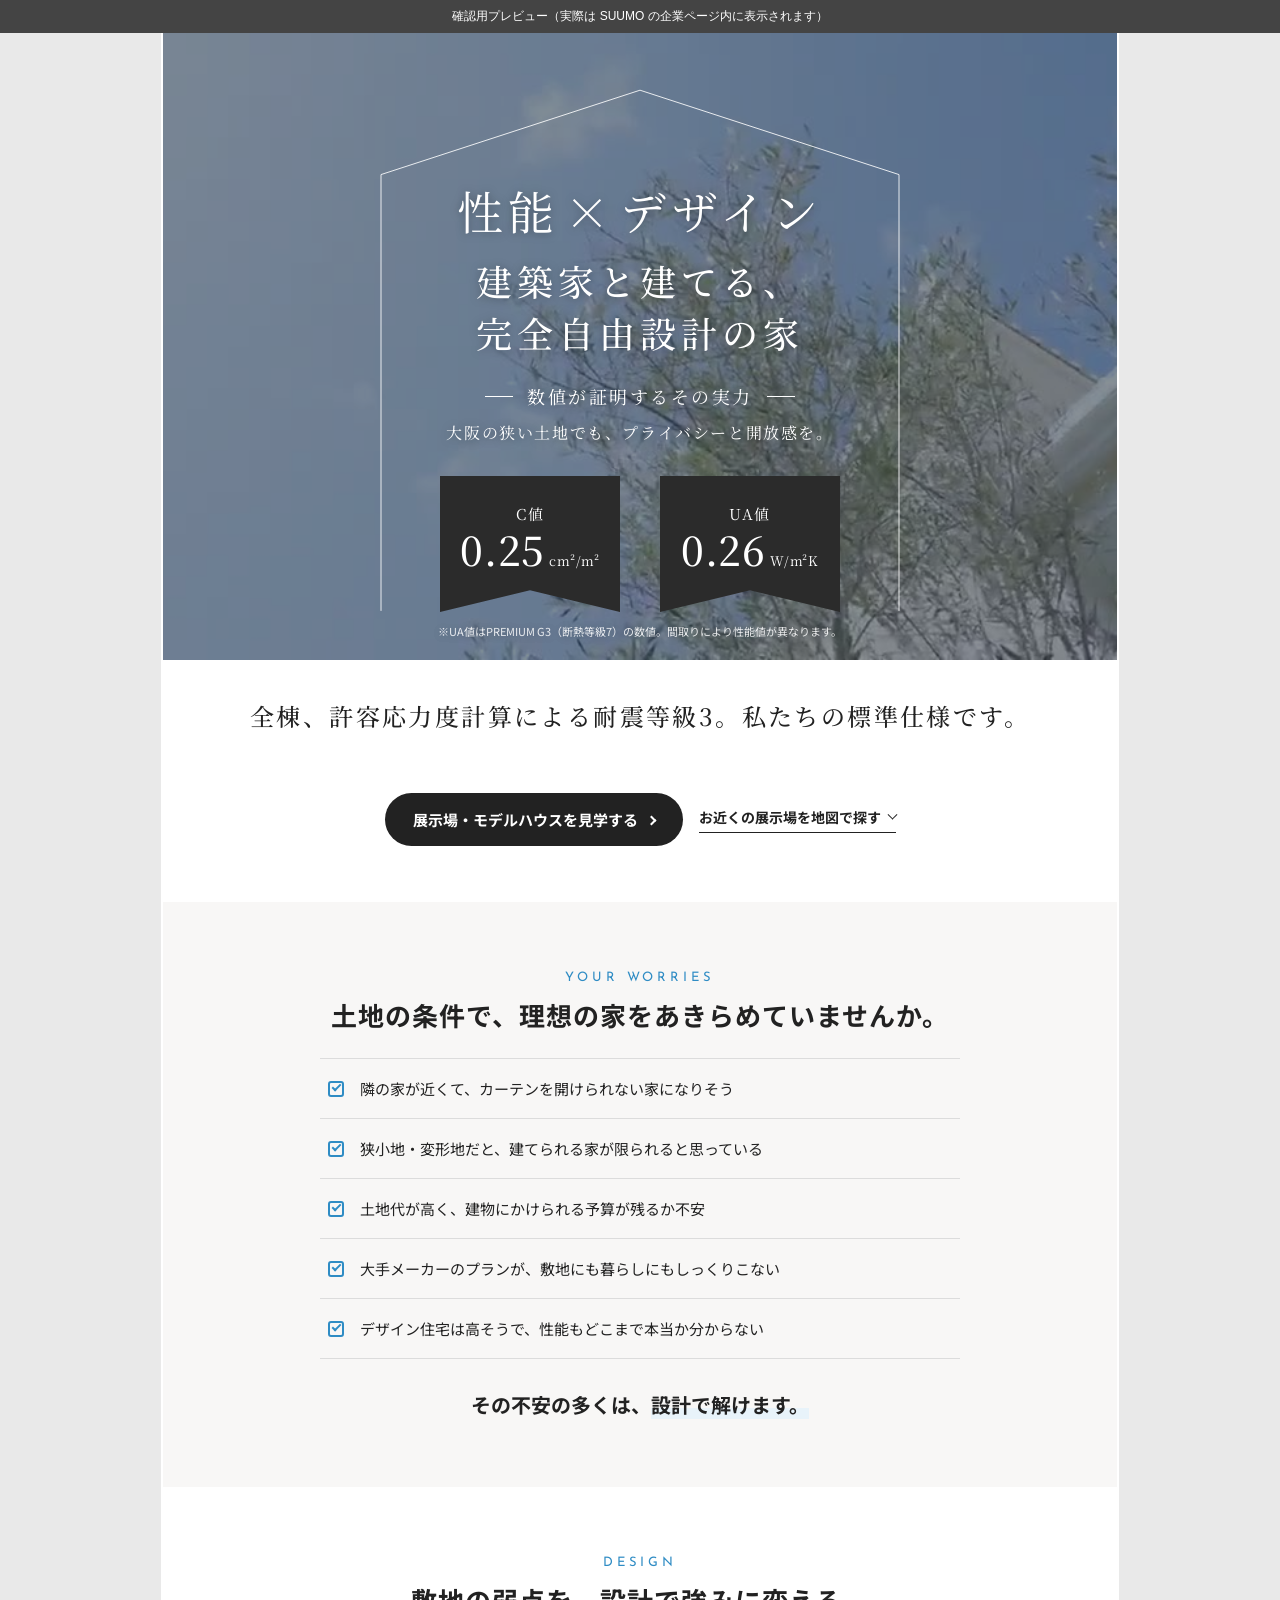
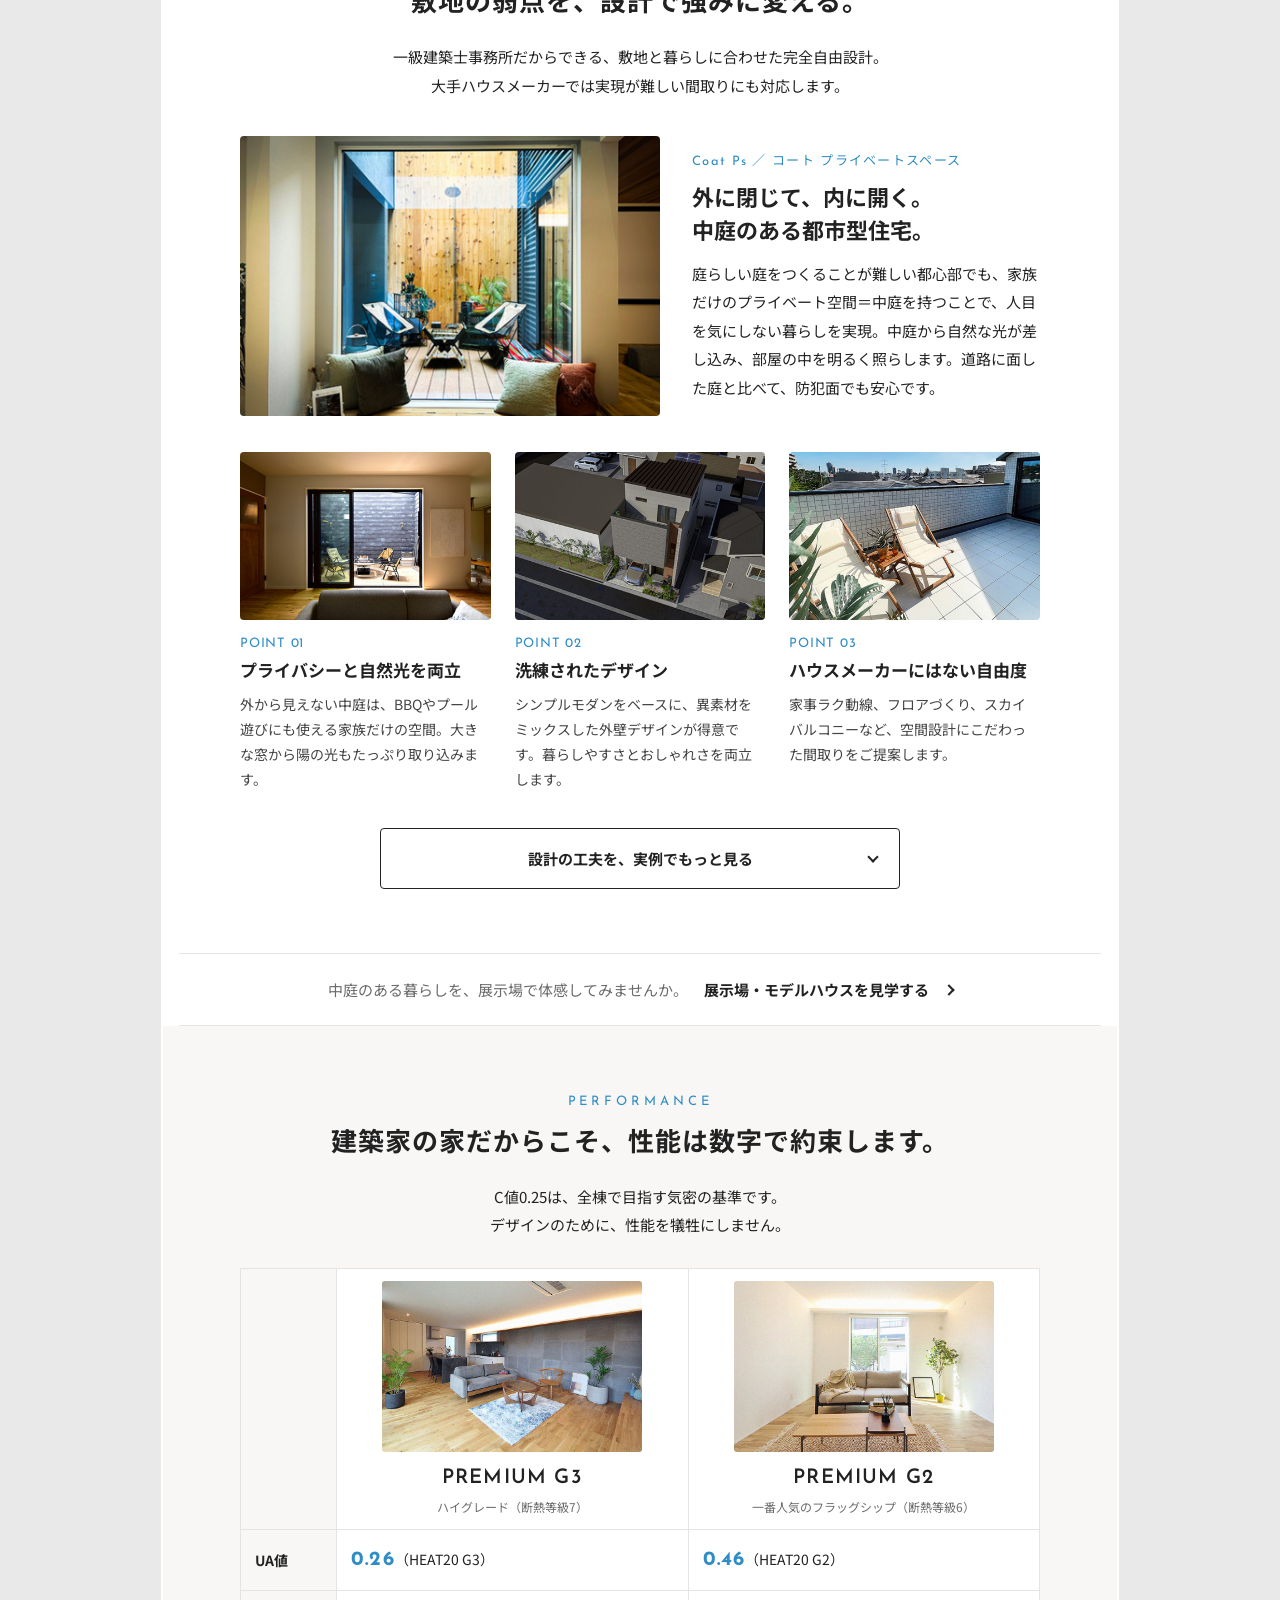
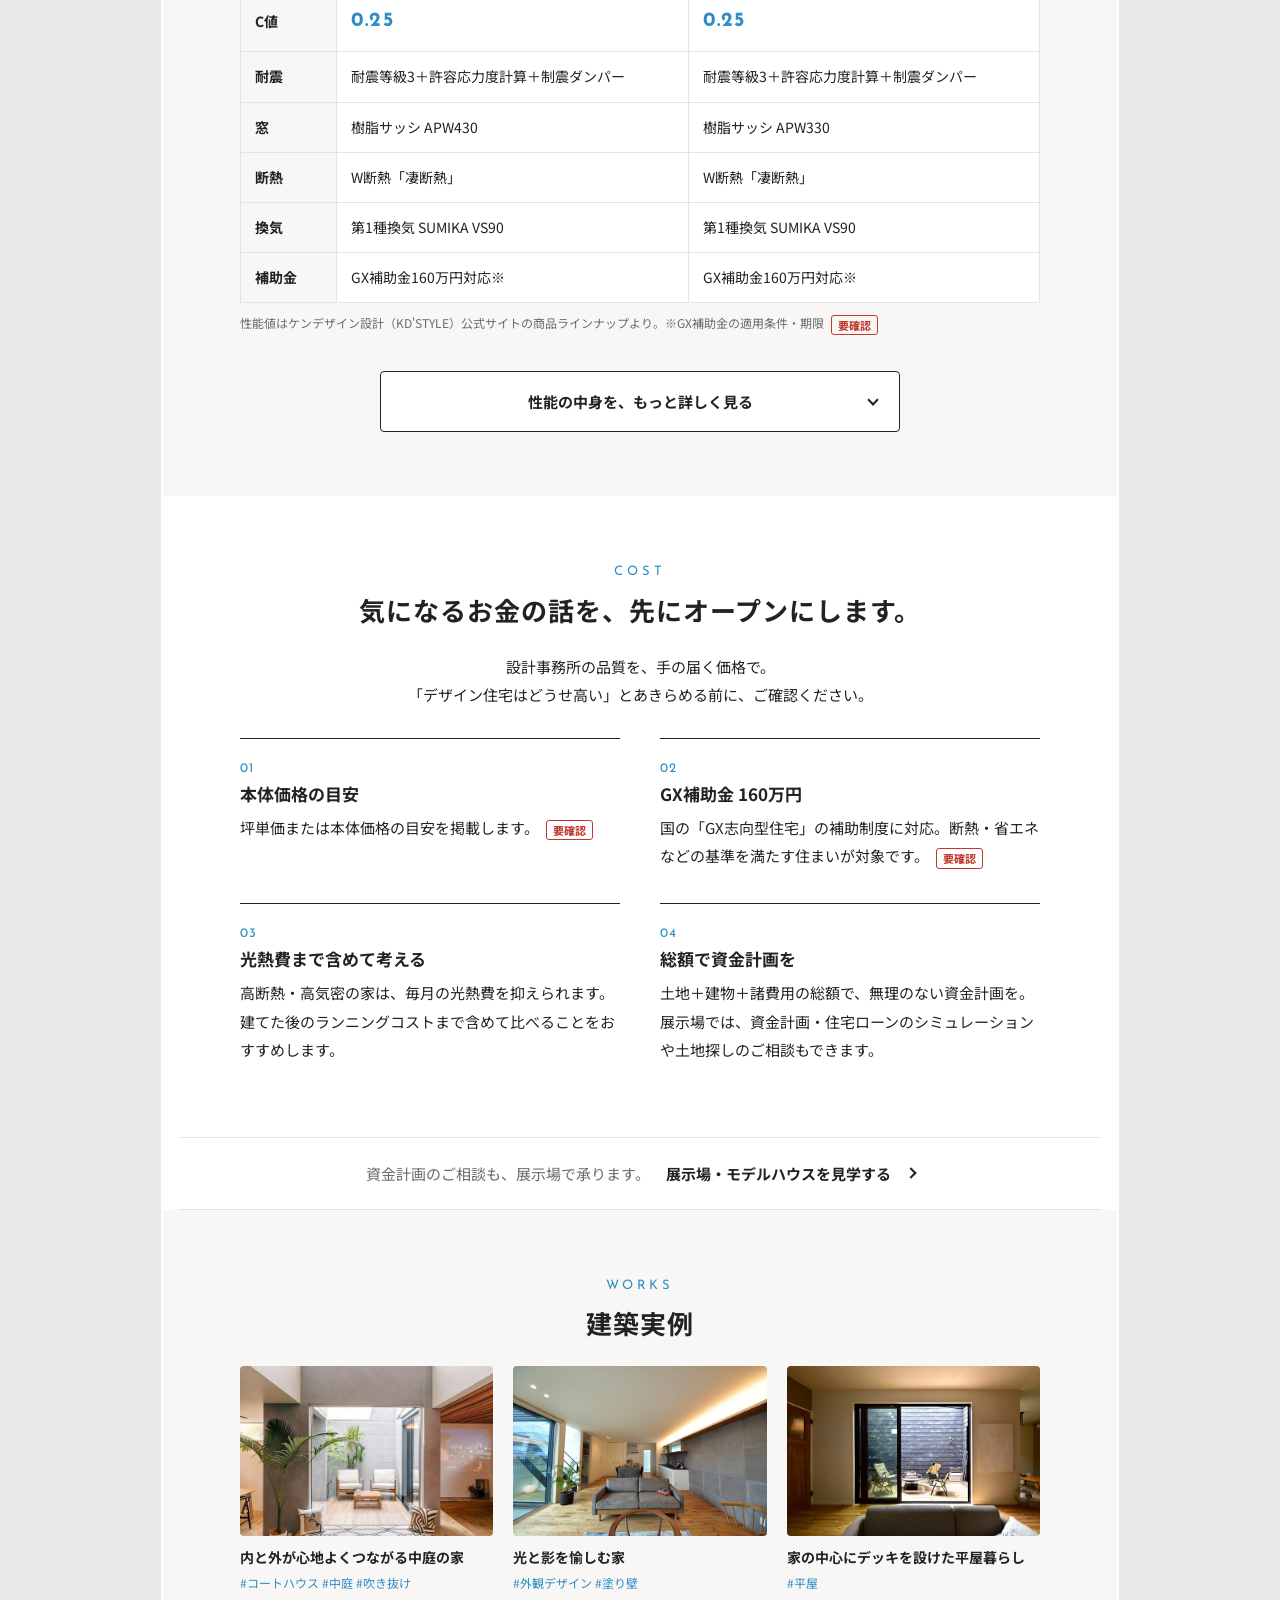
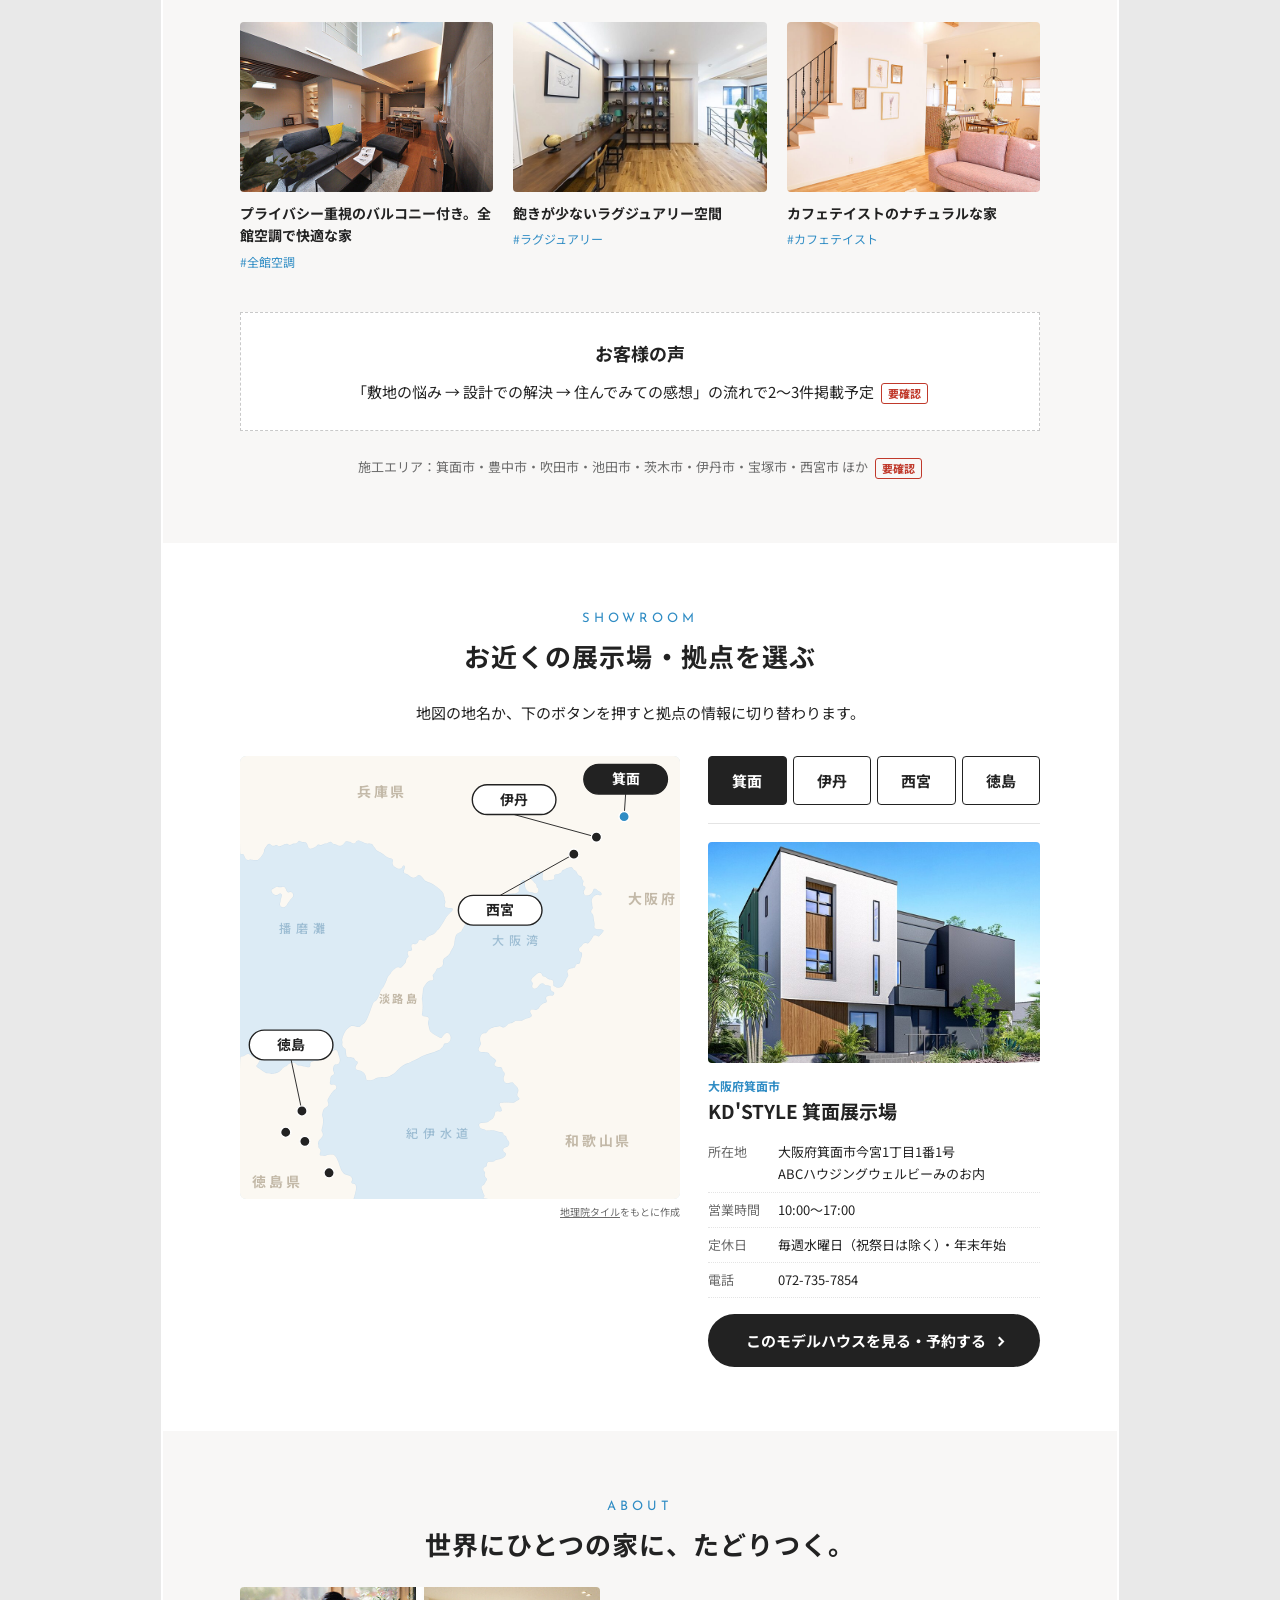
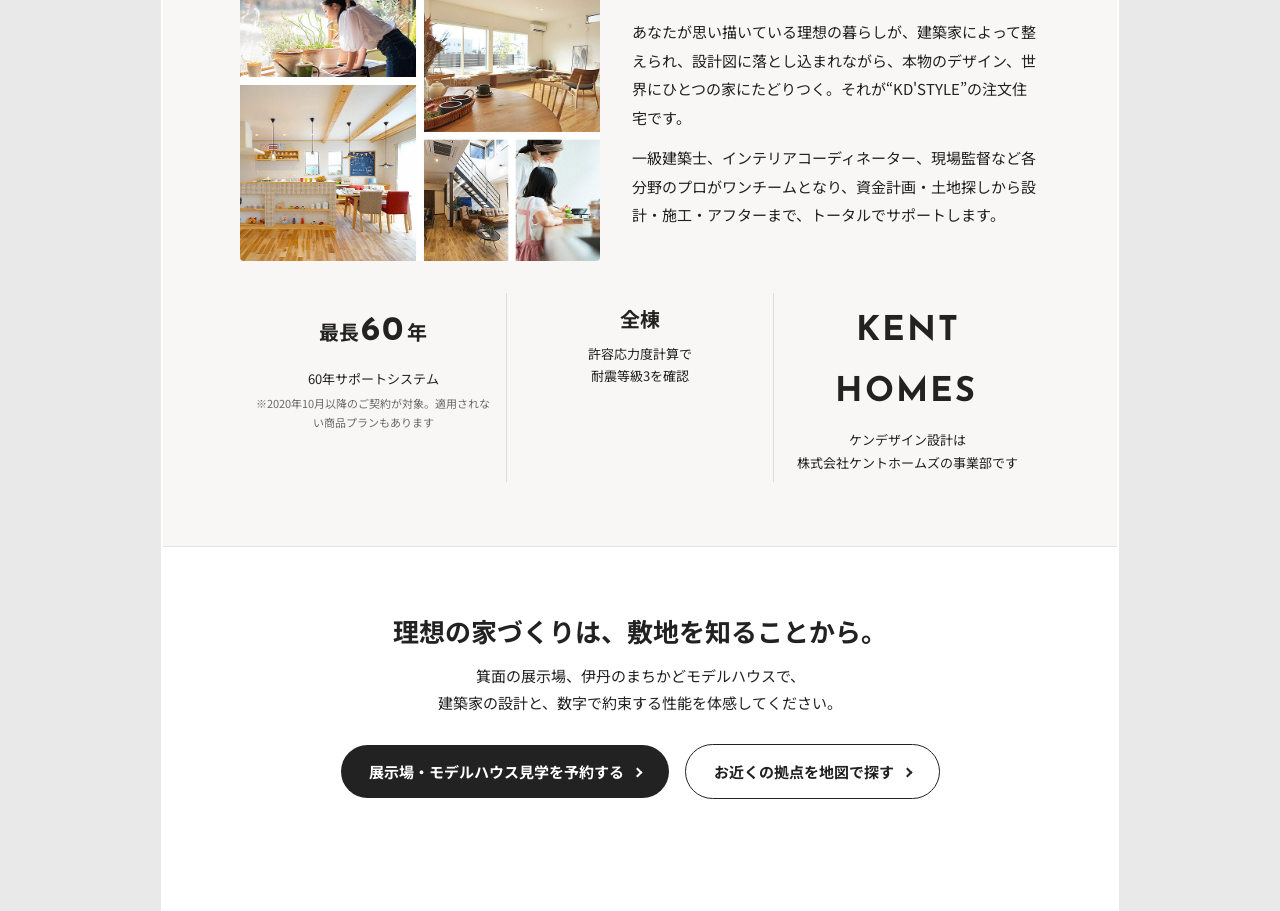
==== preview/pc.html @ 1f3f0c0d "ケントホームズ様（KD'STYLE）SUUMOフリーページ（案）公開用 Co-Authored-By: Claude Opus 5.5 <noreply@anthropic.com>" ====
<!DOCTYPE html>
<html lang="ja"><head>
<meta name="robots" content="noindex, nofollow" /><meta charset="UTF-8" />

<title>確認用（PC）</title>
<style>
body { margin: 0; background: #e9e9e9; font-family: sans-serif; }
.pv-bar { padding: 8px 12px; background: #444; color: #fff; font-size: 12px; text-align: center; }
/* SUUMO の実寸：PC は #wrapper 954px の中に本文 950px、スマホは画面幅いっぱい */
.pv-page { width: 954px; margin: 0 auto; padding: 0 2px 40px; background: #fff; }
</style>
</head><body>
<div class="pv-bar">確認用プレビュー（実際は SUUMO の企業ページ内に表示されます）</div>
<div class="pv-page">
<!--
  ケントホームズ様（ケンデザイン設計 KD'STYLE）SUUMO フリーページ（PC用）
  SUUMO の企業ページ（PC）の「contents Start」の位置に入る部分。外枠 #includeContent ごと入稿する。
  ../0001/ は書き出し時に置き換わる（入稿用：/house/hj/report/kigyo_spc/front/<企業コード>/0001/ ／プレビュー用：../0001/）
  MODEL（波かっこ付き）はモデルハウス一覧（SUUMO）、MAP は src/parts/map.svg（tools/make-map.py で作成）に置き換わる
  動きは js/main.js（jQuery を使わない素の JavaScript。SUUMO の PC は jQuery 1.4 系のため、jQuery に頼らない）
  「要確認」タグの箇所は、ケントホームズ様に確認して差し替える（内容は README.md の未確定一覧）
-->
<div id="includeContent">
<link rel="stylesheet" type="text/css" href="../0001/css/main.css" media="screen, tv" />
<link rel="preconnect" href="https://fonts.googleapis.com" />
<link rel="preconnect" href="https://fonts.gstatic.com" crossorigin />
<link href="https://fonts.googleapis.com/css2?family=Josefin+Sans:wght@400;600&family=Noto+Sans+JP:wght@400;500;700&family=Noto+Serif+JP:wght@400;500;600&display=swap" rel="stylesheet" />

<div class="kd">

  <!-- 1. ファーストビュー：ケントホームズ公式トップの構成を踏襲（背景動画＋家形の線＋明朝のコピー＋リボン型の数値） -->
  <div class="kd-top">
    <video class="kd-top__bg" autoplay muted loop playsinline preload="metadata" poster="../0001/img/top-poster.jpg" aria-hidden="true">
      <source src="../0001/img/top.mp4" type="video/mp4" />
    </video>
    <div class="kd-top__inner">
      <svg class="kd-top__house" viewBox="0 0 520 440" preserveAspectRatio="none" aria-hidden="true" focusable="false"><path d="M1 72 L260 1 L519 72 V439 M1 72 V439" /></svg>
      <p class="kd-top__lead kd-serif">性能<span>&times;</span>デザイン</p>
      <p class="kd-top__title kd-serif">建築家と建てる、<br />完全自由設計の家</p>
      <p class="kd-top__sub kd-serif"><span>数値が証明するその実力</span></p>
      <p class="kd-top__area kd-serif">大阪の狭い土地でも、<br class="kd-sp" />プライバシーと開放感を。</p>
      <ul class="kd-top__ribbons">
        <li><span class="kd-serif">C値</span><strong class="kd-serif">0.25<small>cm²/m²</small></strong></li>
        <li><span class="kd-serif">UA値</span><strong class="kd-serif">0.26<small>W/m²K</small></strong></li>
      </ul>
    </div>
    <p class="kd-top__note">※UA値はPREMIUM G3（断熱等級7）の数値。間取りにより性能値が異なります。</p>
  </div>
  <div class="kd-top-tit">
    <p class="kd-serif">全棟、許容応力度計算による<br class="kd-sp" />耐震等級3。<br class="kd-sp" />私たちの標準仕様です。</p>
  </div>
  <div class="kd-fv">
    <div class="kd-cta">
      <a class="kd-btn kd-btn--main" href="https://suumo.jp/chumon/koumuten/rn_kenth/model/">展示場・モデルハウスを見学する</a>
      <a class="kd-link" href="#kd-stores" data-kd-jump>お近くの展示場を地図で探す</a>
    </div>
  </div>

  <!-- 2. 共感 -->
  <div class="kd-sec kd-sec--gray">
    <div class="kd-inr">
      <p class="kd-h-en kd-en">YOUR WORRIES</p>
      <p class="kd-h">土地の条件で、<br class="kd-sp" />理想の家をあきらめていませんか。</p>
      <ul class="kd-worry">
        <li>隣の家が近くて、カーテンを開けられない家になりそう</li>
        <li>狭小地・変形地だと、建てられる家が限られると思っている</li>
        <li>土地代が高く、建物にかけられる予算が残るか不安</li>
        <li>大手メーカーのプランが、敷地にも暮らしにもしっくりこない</li>
        <li>デザイン住宅は高そうで、性能もどこまで本当か分からない</li>
      </ul>
      <p class="kd-worry__answer">その不安の多くは、<span>設計で解けます。</span></p>
    </div>
  </div>

  <!-- 3. 設計力で解く -->
  <div id="kd-design" class="kd-sec">
    <div class="kd-inr">
      <p class="kd-h-en kd-en">DESIGN</p>
      <p class="kd-h">敷地の弱点を、設計で強みに変える。</p>
      <p class="kd-text kd-center">一級建築士事務所だからできる、敷地と暮らしに合わせた完全自由設計。<br class="kd-pc" />大手ハウスメーカーでは実現が難しい間取りにも対応します。</p>

      <div class="kd-feature">
        <div class="kd-feature__img"><img src="../0001/img/coat-court.jpg" alt="外からは見えない中庭のデッキ。室内から光と風が入る" width="900" height="600" /></div>
        <div class="kd-feature__body">
          <p class="kd-feature__label kd-en">Coat Ps ／ コート プライベートスペース</p>
          <p class="kd-feature__title">外に閉じて、内に開く。<br />中庭のある都市型住宅。</p>
          <p class="kd-text">庭らしい庭をつくることが難しい都心部でも、家族だけのプライベート空間＝中庭を持つことで、人目を気にしない暮らしを実現。中庭から自然な光が差し込み、部屋の中を明るく照らします。道路に面した庭と比べて、防犯面でも安心です。</p>
        </div>
      </div>

      <ul class="kd-points">
        <li>
          <img src="../0001/img/coat-window.jpg" alt="中庭へ大きな窓で出入りできるリビング" width="900" height="600" />
          <p class="kd-points__num kd-en">POINT 01</p>
          <p class="kd-points__title">プライバシーと自然光を両立</p>
          <p class="kd-points__text">外から見えない中庭は、BBQやプール遊びにも使える家族だけの空間。大きな窓から陽の光もたっぷり取り込みます。</p>
        </li>
        <li>
          <img src="../0001/img/coat-aerial.jpg" alt="異素材を組み合わせた外壁の住宅（イメージ）" width="900" height="600" />
          <p class="kd-points__num kd-en">POINT 02</p>
          <p class="kd-points__title">洗練されたデザイン</p>
          <p class="kd-points__text">シンプルモダンをベースに、異素材をミックスした外壁デザインが得意です。暮らしやすさとおしゃれさを両立します。</p>
        </li>
        <li>
          <img src="../0001/img/coat-roof.jpg" alt="家族や友人とくつろげるルーフバルコニー" width="900" height="600" />
          <p class="kd-points__num kd-en">POINT 03</p>
          <p class="kd-points__title">ハウスメーカーにはない自由度</p>
          <p class="kd-points__text">家事ラク動線、フロアづくり、スカイバルコニーなど、空間設計にこだわった間取りをご提案します。</p>
        </li>
      </ul>

      <div class="kd-more">
        <a class="kd-more__btn" href="#kd-more-design" data-kd-more>設計の工夫を、実例でもっと見る</a>
        <div class="kd-more__body" id="kd-more-design">
          <p class="kd-more__lead">敷地の条件に合わせた、設計の工夫の一例です。</p>
          <ul class="kd-cases">
            <li>
              <img src="../0001/img/work-2064.jpg" alt="内と外が心地よくつながる中庭の家" width="626" height="420" />
              <p class="kd-cases__title">内と外が心地よくつながる中庭の家</p>
              <p class="kd-tags">#コートハウス #中庭 #吹き抜け</p>
            </li>
            <li>
              <img src="../0001/img/work-1867.jpg" alt="プライバシー重視のバルコニー付き！全館空調で快適なお家" width="626" height="420" />
              <p class="kd-cases__title">プライバシー重視のバルコニー付き。全館空調で快適な家</p>
              <p class="kd-tags">#バルコニー #全館空調</p>
            </li>
            <li>
              <img src="../0001/img/coat-doma.jpg" alt="モールテックス仕上げの通り土間からデッキスペースへつながる" width="900" height="600" />
              <p class="kd-cases__title">通り土間から、LDK中心のデッキへ</p>
              <p class="kd-tags">#通り土間 #デッキ #モールテックス</p>
            </li>
          </ul>
          <p class="kd-note">敷地条件と間取り図を添えた大阪・兵庫の実例に差し替え予定 <em class="kd-todo">要確認</em></p>
        </div>
      </div>
    </div>
  </div>

  <div class="kd-midcta">
    <a class="kd-midcta__link" href="https://suumo.jp/chumon/koumuten/rn_kenth/model/"><span>中庭のある暮らしを、展示場で体感してみませんか。</span>展示場・モデルハウスを見学する</a>
  </div>

  <!-- 4. 性能の裏付け -->
  <div id="kd-spec" class="kd-sec kd-sec--gray">
    <div class="kd-inr">
      <p class="kd-h-en kd-en">PERFORMANCE</p>
      <p class="kd-h">建築家の家だからこそ、<br class="kd-sp" />性能は数字で約束します。</p>
      <p class="kd-text kd-center">C値0.25は、全棟で目指す気密の基準です。<br class="kd-pc" />デザインのために、性能を犠牲にしません。</p>
      <div class="kd-grade">
        <table class="kd-grade__table">
          <thead>
            <tr>
              <th class="kd-grade__corner"></th>
              <th><img src="../0001/img/grade-g3.jpg" alt="PREMIUM G3 の住宅" width="790" height="520" /><span class="kd-grade__name kd-en">PREMIUM G3</span><span class="kd-grade__sub">ハイグレード（断熱等級7）</span></th>
              <th><img src="../0001/img/grade-g2.jpg" alt="PREMIUM G2 の住宅" width="790" height="520" /><span class="kd-grade__name kd-en">PREMIUM G2</span><span class="kd-grade__sub">一番人気のフラッグシップ（断熱等級6）</span></th>
            </tr>
          </thead>
          <tbody>
            <tr><th>UA値</th><td data-label="PREMIUM G3"><strong class="kd-en">0.26</strong>（HEAT20 G3）</td><td data-label="PREMIUM G2"><strong class="kd-en">0.46</strong>（HEAT20 G2）</td></tr>
            <tr><th>C値</th><td data-label="PREMIUM G3"><strong class="kd-en">0.25</strong></td><td data-label="PREMIUM G2"><strong class="kd-en">0.25</strong></td></tr>
            <tr><th>耐震</th><td data-label="PREMIUM G3">耐震等級3＋許容応力度計算＋制震ダンパー</td><td data-label="PREMIUM G2">耐震等級3＋許容応力度計算＋制震ダンパー</td></tr>
            <tr><th>窓</th><td data-label="PREMIUM G3">樹脂サッシ APW430</td><td data-label="PREMIUM G2">樹脂サッシ APW330</td></tr>
            <tr><th>断熱</th><td data-label="PREMIUM G3">W断熱「凄断熱」</td><td data-label="PREMIUM G2">W断熱「凄断熱」</td></tr>
            <tr><th>換気</th><td data-label="PREMIUM G3">第1種換気 SUMIKA VS90</td><td data-label="PREMIUM G2">第1種換気 SUMIKA VS90</td></tr>
            <tr><th>補助金</th><td data-label="PREMIUM G3">GX補助金160万円対応※</td><td data-label="PREMIUM G2">GX補助金160万円対応※</td></tr>
          </tbody>
        </table>
      </div>
      <p class="kd-note">性能値はケンデザイン設計（KD'STYLE）公式サイトの商品ラインナップより。※GX補助金の適用条件・期限 <em class="kd-todo">要確認</em></p>

      <div class="kd-more">
        <a class="kd-more__btn" href="#kd-more-spec" data-kd-more>性能の中身を、もっと詳しく見る</a>
        <div class="kd-more__body" id="kd-more-spec">
          <dl class="kd-specs">
            <div><dt>耐震等級3を、計算で確かめる</dt><dd>全棟で許容応力度計算を実施。最高等級の耐震等級3に、制震ダンパーを組み合わせ、繰り返す揺れにも備えます。</dd></div>
            <div><dt>W断熱「凄断熱」</dt><dd>外と内の2重の断熱で、家じゅうの温度差を小さく。夏も冬も、エアコンに頼りすぎない快適さを目指します。</dd></div>
            <div><dt>高性能樹脂サッシ</dt><dd>熱が逃げやすい窓に、樹脂サッシ（APW430／APW330）を採用しています。</dd></div>
            <div><dt>第1種換気</dt><dd>給気・排気とも機械で行う第1種換気（SUMIKA VS90）で、外の温度に左右されにくい空気環境に。</dd></div>
            <div><dt>長期優良住宅が標準</dt><dd>国の基準に基づく長期優良住宅を標準とし、長く安心して暮らせる住まいをつくります。</dd></div>
          </dl>
          <p class="kd-text">「温度差のない快適さ」は、伊丹のまちかどモデルハウス<span class="kd-nowrap">「温度差が生まれないデザインハウス」</span>で体感できます。</p>
        </div>
      </div>
    </div>
  </div>

  <!-- 5. お金 -->
  <div id="kd-money" class="kd-sec">
    <div class="kd-inr">
      <p class="kd-h-en kd-en">COST</p>
      <p class="kd-h">気になるお金の話を、<br class="kd-sp" />先にオープンにします。</p>
      <p class="kd-text kd-center">設計事務所の品質を、手の届く価格で。<br class="kd-pc" />「デザイン住宅はどうせ高い」とあきらめる前に、ご確認ください。</p>
      <ul class="kd-money">
        <li>
          <p class="kd-money__title">本体価格の目安</p>
          <p class="kd-text">坪単価または本体価格の目安を掲載します。 <em class="kd-todo">要確認</em></p>
        </li>
        <li>
          <p class="kd-money__title">GX補助金 160万円</p>
          <p class="kd-text">国の「GX志向型住宅」の補助制度に対応。断熱・省エネなどの基準を満たす住まいが対象です。 <em class="kd-todo">要確認</em></p>
        </li>
        <li>
          <p class="kd-money__title">光熱費まで含めて考える</p>
          <p class="kd-text">高断熱・高気密の家は、毎月の光熱費を抑えられます。建てた後のランニングコストまで含めて比べることをおすすめします。</p>
        </li>
        <li>
          <p class="kd-money__title">総額で資金計画を</p>
          <p class="kd-text">土地＋建物＋諸費用の総額で、無理のない資金計画を。展示場では、資金計画・住宅ローンのシミュレーションや土地探しのご相談もできます。</p>
        </li>
      </ul>
    </div>
  </div>

  <div class="kd-midcta">
    <a class="kd-midcta__link" href="https://suumo.jp/chumon/koumuten/rn_kenth/model/"><span>資金計画のご相談も、展示場で承ります。</span>展示場・モデルハウスを見学する</a>
  </div>

  <!-- 6. 実例 -->
  <div id="kd-works" class="kd-sec kd-sec--gray">
    <div class="kd-inr">
      <p class="kd-h-en kd-en">WORKS</p>
      <p class="kd-h">建築実例</p>
      <ul class="kd-works">
        <li><img src="../0001/img/work-2064.jpg" alt="内と外が心地よくつながる中庭の家" width="626" height="420" /><p class="kd-works__title">内と外が心地よくつながる中庭の家</p><p class="kd-tags">#コートハウス #中庭 #吹き抜け</p></li>
        <li><img src="../0001/img/work-1345.jpg" alt="光と影を愉しむ家" width="626" height="420" /><p class="kd-works__title">光と影を愉しむ家</p><p class="kd-tags">#外観デザイン #塗り壁</p></li>
        <li><img src="../0001/img/work-1348.jpg" alt="家の中心にデッキを設けた平屋暮らし" width="626" height="420" /><p class="kd-works__title">家の中心にデッキを設けた平屋暮らし</p><p class="kd-tags">#平屋</p></li>
        <li><img src="../0001/img/work-1867.jpg" alt="プライバシー重視のバルコニー付き！全館空調で快適なお家" width="626" height="420" /><p class="kd-works__title">プライバシー重視のバルコニー付き。全館空調で快適な家</p><p class="kd-tags">#全館空調</p></li>
        <li><img src="../0001/img/work-1354.jpg" alt="飽きが少ないラグジュアリー空間" width="626" height="420" /><p class="kd-works__title">飽きが少ないラグジュアリー空間</p><p class="kd-tags">#ラグジュアリー</p></li>
        <li><img src="../0001/img/work-1353.jpg" alt="カフェテイストのナチュラルな家" width="626" height="420" /><p class="kd-works__title">カフェテイストのナチュラルな家</p><p class="kd-tags">#カフェテイスト</p></li>
      </ul>
      <div class="kd-voice">
        <p class="kd-voice__title">お客様の声</p>
        <p class="kd-text kd-center">「敷地の悩み → 設計での解決 → 住んでみての感想」の流れで2〜3件掲載予定 <em class="kd-todo">要確認</em></p>
      </div>
      <p class="kd-area">施工エリア：箕面市・豊中市・吹田市・池田市・茨木市・伊丹市・宝塚市・西宮市 ほか <em class="kd-todo">要確認</em></p>
    </div>
  </div>

  <!-- 7. 店舗マップ（地図かタブで拠点を選ぶ） -->
  <div id="kd-stores" class="kd-sec">
    <div class="kd-inr">
      <p class="kd-h-en kd-en">SHOWROOM</p>
      <p class="kd-h">お近くの展示場・拠点を選ぶ</p>
      <p class="kd-text kd-center">地図の地名か、下のボタンを押すと拠点の情報に切り替わります。</p>
      <div class="kd-map" data-kd-map>
        <div class="kd-map__figure">
<svg class="kd-map__svg" viewBox="0 0 947 954" role="img" aria-label="KD'STYLE・ケントホームズの拠点（大阪府箕面市・兵庫県伊丹市・西宮市・徳島県）の地図" xmlns="http://www.w3.org/2000/svg">
<rect class="kd-map__sea" width="947" height="954" />
<g class="kd-map__land" transform="translate(0.000000,954.000000) scale(0.100000,-0.100000)">
<path d="M0 8479 c0 -1060 0 -1060 23 -1054 46 14 53 10 77 -51 26 -63 54 -81
101 -65 15 5 30 7 32 4 5 -4 87 -13 131 -14 45 0 168 166 152 207 -4 11 41 82
84 132 16 18 46 15 67 -6 27 -28 51 -33 88 -18 27 11 37 12 52 2 33 -23 50
-25 79 -9 72 37 122 51 141 38 33 -22 50 -24 79 -8 16 9 47 17 68 18 29 2 47
11 69 35 28 30 29 31 55 14 15 -10 43 -16 65 -16 56 3 74 -11 94 -74 23 -73
44 -82 116 -53 29 12 64 34 79 50 25 25 31 26 62 17 29 -9 41 -7 75 10 23 12
41 20 41 17 0 -2 29 7 65 20 65 25 65 25 86 0 12 -13 36 -27 52 -31 17 -3 47
-15 67 -25 48 -25 100 -10 137 40 35 46 44 52 68 44 11 -4 33 -8 48 -9 16 -1
37 -10 47 -19 25 -23 72 -22 85 0 36 63 53 64 170 8 56 -27 78 -32 112 -28 52
6 92 -11 99 -42 4 -13 15 -29 25 -36 10 -7 23 -26 28 -41 7 -17 25 -33 47 -42
41 -17 140 -80 167 -107 23 -22 79 -47 107 -47 36 0 61 -35 49 -69 -22 -61 12
-115 90 -145 58 -22 99 -14 113 24 12 35 32 44 52 24 14 -13 13 -20 -4 -64
-26 -66 -16 -96 37 -106 25 -5 49 -19 71 -43 47 -51 117 -52 163 -3 39 41 76
22 151 -78 22 -29 41 -40 100 -57 109 -32 318 -196 318 -249 0 -13 7 -41 15
-60 8 -20 13 -40 10 -45 -3 -4 1 -23 8 -41 11 -28 11 -38 0 -65 -14 -35 -4
-82 19 -84 7 0 22 -3 33 -5 11 -3 34 -5 50 -5 84 0 90 -26 19 -94 -63 -61 -92
-99 -129 -167 -14 -26 -39 -66 -55 -90 -17 -24 -42 -60 -55 -80 -14 -21 -29
-38 -33 -38 -5 0 -23 -20 -40 -44 -18 -25 -42 -48 -55 -52 -74 -22 -149 -67
-158 -93 -14 -39 -50 -54 -90 -37 -44 19 -68 9 -85 -34 -17 -41 -48 -61 -79
-50 -51 18 -82 -22 -59 -78 14 -34 10 -61 -10 -63 -6 -1 -15 -2 -21 -4 -5 -1
-18 -3 -28 -3 -27 -3 -37 -41 -21 -81 17 -42 18 -36 -11 -64 -14 -13 -27 -37
-29 -53 -2 -16 -4 -32 -5 -36 -2 -14 -82 -108 -100 -118 -12 -6 -29 -7 -43 -1
-14 5 -35 4 -53 -2 -30 -11 -125 -100 -125 -118 0 -6 -15 -24 -34 -42 -19 -18
-39 -50 -46 -72 -26 -84 -83 -201 -110 -225 -16 -14 -34 -43 -40 -65 -36 -118
-72 -186 -108 -203 -39 -18 -37 -13 -112 -222 -64 -174 -104 -249 -145 -266
-18 -7 -40 -22 -47 -32 -23 -33 -56 -45 -87 -32 -29 12 -84 22 -115 21 -10 0
-31 -11 -45 -24 -14 -14 -36 -30 -49 -36 -38 -20 -126 -216 -113 -253 6 -17 8
-41 5 -54 -12 -47 5 -95 37 -106 32 -11 37 -23 43 -117 6 -77 9 -81 77 -87 86
-8 96 -12 107 -43 6 -17 20 -31 35 -35 35 -8 42 -35 17 -68 -50 -67 -44 -113
17 -124 117 -21 176 -87 182 -202 2 -34 124 -26 185 13 37 24 134 44 167 35
84 -24 221 38 315 145 59 67 156 133 229 155 22 7 49 19 60 26 11 6 55 26 97
44 42 17 93 44 112 59 19 15 61 35 93 45 218 63 334 109 349 138 7 14 20 28
28 31 8 3 19 22 26 41 6 20 15 36 18 37 4 0 23 2 42 4 72 7 118 102 84 172
-37 74 -88 75 -142 2 -18 -24 -37 -49 -42 -56 -7 -9 -24 -5 -67 18 -133 69
-188 114 -197 161 -2 13 -11 53 -20 90 -13 58 -13 73 -2 100 24 57 1 88 -68
93 -44 4 -43 3 -61 21 -8 9 -13 24 -10 33 21 66 21 277 0 311 -2 3 1 35 7 71
10 57 13 92 17 165 1 12 24 51 52 87 47 62 71 80 109 83 8 0 23 2 33 3 27 2
37 40 21 79 -13 31 -12 34 20 70 19 20 41 54 49 75 9 20 20 37 24 38 88 7 135
61 120 137 -7 38 17 79 61 101 47 25 86 67 101 110 6 19 22 48 34 65 33 44 47
88 57 185 11 103 40 153 103 174 33 11 43 20 53 51 8 20 28 56 46 79 37 47 43
131 15 199 -32 75 39 126 87 63 47 -60 195 25 167 97 -14 37 -121 75 -172 61
-75 -20 -84 17 -21 85 29 31 31 32 65 17 21 -9 56 -13 88 -11 30 2 66 -2 85
-10 40 -17 61 -10 94 28 19 23 40 33 95 44 38 8 86 25 105 39 45 30 106 46
172 44 37 -1 69 5 103 21 35 16 72 23 125 25 134 4 191 35 169 91 -12 32 55
188 87 202 39 18 55 -7 48 -76 -10 -97 51 -179 138 -187 18 -1 45 -8 61 -14
36 -14 74 1 87 34 11 28 -1 70 -21 77 -10 3 -15 18 -18 64 -1 10 -99 113 -135
142 -15 12 -5 60 13 63 3 1 20 2 36 4 45 4 85 23 85 39 0 30 28 46 60 34 17
-5 37 -8 45 -4 28 10 44 -19 32 -61 -14 -52 -2 -112 25 -122 18 -6 53 -3 176
15 35 5 58 40 47 73 -8 26 10 43 46 47 55 4 106 30 113 58 4 17 17 28 43 36
21 7 44 19 51 28 12 16 114 33 131 23 4 -4 14 -16 20 -29 7 -13 25 -28 41 -34
21 -7 32 -20 43 -51 12 -38 40 -63 90 -80 4 -1 10 -16 13 -32 3 -16 14 -38 24
-47 17 -16 18 -21 6 -50 -16 -39 -7 -73 22 -83 30 -9 35 -36 13 -66 -24 -33
-27 -45 -17 -87 21 -87 164 -44 195 58 6 22 15 40 19 41 4 0 15 2 25 4 11 2
28 -8 40 -22 12 -13 36 -31 54 -38 74 -31 55 -104 -20 -76 -70 27 -173 -87
-144 -159 5 -14 9 -37 8 -52 -1 -14 3 -38 9 -52 8 -21 6 -29 -12 -45 -27 -26
-27 -69 1 -91 15 -10 24 -30 27 -57 3 -22 10 -74 18 -115 7 -41 9 -83 6 -94
-18 -51 16 -74 110 -74 40 0 64 -5 74 -16 20 -19 21 -16 -11 -51 -16 -16 -40
-44 -55 -62 -27 -32 -27 -32 -63 -12 -49 26 -72 17 -101 -41 -13 -27 -32 -57
-42 -67 -9 -10 -25 -28 -34 -39 -15 -18 -22 -20 -43 -12 -40 15 -74 2 -101
-42 -14 -21 -32 -42 -40 -45 -43 -16 -35 -96 10 -107 14 -3 26 -11 27 -16 4
-45 0 -72 -15 -104 -10 -21 -19 -53 -21 -73 -3 -46 -18 -59 -73 -62 -7 -1 -20
-18 -29 -38 -20 -49 -18 -47 -66 -49 -84 -4 -128 -43 -108 -96 21 -57 21 -77
2 -95 -10 -10 -24 -35 -31 -56 -6 -21 -20 -46 -30 -55 -9 -9 -23 -33 -29 -53
-19 -59 -125 -87 -176 -48 -13 11 -28 19 -33 19 -5 0 -9 25 -8 54 1 65 -5 73
-68 85 -28 5 -58 19 -75 35 -22 21 -44 31 -83 35 -3 1 -11 15 -17 31 -20 60
-70 60 -136 -1 -22 -20 -53 -48 -69 -61 -34 -29 -38 -71 -8 -99 19 -17 20 -22
8 -51 -37 -90 74 -120 125 -33 40 67 96 86 127 44 7 -10 29 -21 50 -24 98 -16
95 -15 88 -46 -8 -41 9 -78 41 -90 36 -13 43 -27 31 -55 -12 -25 -41 -39 -59
-29 -6 4 -31 1 -56 -5 -53 -15 -67 -40 -48 -87 16 -39 4 -61 -39 -69 -36 -6
-91 -50 -112 -90 -26 -47 -64 -66 -111 -56 -47 11 -78 1 -85 -26 -5 -19 -2
-29 30 -80 17 -29 -14 -56 -87 -78 -30 -9 -73 -25 -94 -35 -34 -18 -61 -21
-145 -18 -13 1 -40 -10 -60 -24 -20 -14 -53 -28 -73 -31 -21 -4 -47 -19 -65
-37 -51 -54 -77 -62 -122 -39 -33 17 -44 19 -68 9 -16 -6 -41 -11 -56 -10 -45
2 -135 -37 -162 -72 -48 -62 -57 -69 -78 -64 -68 18 -122 -88 -93 -181 17 -54
17 -54 -11 -93 -58 -85 -31 -133 74 -130 82 2 117 -11 131 -49 6 -17 33 -44
70 -69 75 -51 89 -73 62 -98 -56 -52 -17 -107 74 -104 52 1 66 -9 71 -49 2
-18 15 -43 29 -56 27 -25 32 -53 14 -85 -53 -100 19 -195 117 -154 50 21 61
19 87 -12 12 -15 39 -44 60 -66 42 -42 49 -87 23 -148 -15 -38 -9 -65 23 -91
25 -21 19 -42 -19 -58 -16 -7 -42 -22 -59 -35 -25 -17 -40 -21 -74 -17 -83 10
-236 7 -248 -5 -17 -17 -14 -65 5 -79 9 -6 19 -24 22 -40 3 -15 7 -31 10 -35
10 -17 -29 -40 -55 -33 -64 18 -89 6 -96 -47 -7 -59 -35 -106 -74 -125 -20
-11 -43 -27 -51 -37 -17 -20 -39 -25 -113 -28 -94 -4 -117 -26 -91 -88 13 -31
56 -56 80 -47 7 3 25 -5 39 -16 28 -22 49 -24 131 -13 40 5 63 1 115 -18 35
-13 76 -23 91 -21 29 3 58 -18 58 -41 0 -12 12 -23 58 -51 2 -1 5 -14 8 -30 3
-16 17 -41 32 -55 53 -50 29 -132 -44 -150 -66 -17 -80 -71 -27 -106 76 -50
-13 -147 -144 -157 -34 -3 -52 -10 -66 -27 -15 -19 -28 -23 -82 -23 -80 -1
-87 -8 -94 -89 -1 -4 -17 -15 -36 -23 -45 -18 -51 -62 -14 -97 14 -13 18 -25
12 -40 -12 -38 -6 -69 21 -94 32 -29 32 -32 2 -76 -13 -19 -27 -43 -30 -53 -3
-11 -19 -26 -34 -35 -36 -20 -44 -49 -25 -86 8 -15 17 -39 20 -53 2 -13 13
-39 23 -56 16 -26 17 -33 6 -50 -40 -59 -239 -54 2094 -54 l2120 0 0 4770 0
4770 -4735 0 -4735 0 0 -1061z M770 6715 c-14 -8 -40 -21 -57 -30 -47 -22 -48
-66 -5 -103 53 -46 83 -47 139 -6 20 14 23 14 42 -5 19 -19 19 -20 1 -82 -11
-35 -18 -65 -15 -67 2 -2 -2 -20 -9 -40 -37 -103 108 -137 150 -35 15 35 76
120 100 138 61 46 16 150 -53 124 -35 -13 -52 -1 -70 53 -19 54 -46 73 -85 60
-26 -9 -63 -8 -93 1 -11 4 -31 0 -45 -8z M2004 3196 c-56 -26 -67 -37 -83 -88
-14 -42 -28 -50 -71 -38 -41 12 -65 2 -120 -50 -39 -36 -51 -42 -101 -45 -81
-6 -106 -18 -114 -54 -3 -17 -4 -34 -1 -39 6 -11 -5 -26 -28 -39 -13 -7 -40
-4 -100 13 -44 13 -96 24 -114 24 -23 0 -41 8 -58 28 -43 45 -131 40 -177 -10
-19 -21 -40 -38 -47 -38 -15 0 -60 -34 -114 -87 -24 -23 -56 -45 -72 -48 -16
-3 -46 -12 -66 -20 -26 -9 -49 -10 -75 -4 -21 5 -52 9 -69 9 -20 0 -53 15 -90
41 -33 22 -75 51 -94 64 -70 49 -72 53 -36 87 32 32 56 97 45 126 -8 21 -46
44 -60 36 -36 -21 -82 -12 -114 23 -41 45 -92 51 -125 15 -24 -26 -61 -37 -95
-28 -25 6 -25 6 -25 -1534 l0 -1540 1222 2 1222 3 17 60 c55 191 50 261 -21
270 -43 5 -51 20 -34 61 25 59 -9 106 -88 123 -97 22 -132 67 -184 231 -37
118 -97 212 -135 212 -53 -1 -127 -10 -145 -18 -16 -8 -68 -10 -120 -5 -20 2
-24 29 -9 65 17 39 12 61 -21 92 -15 15 -21 29 -17 43 3 11 0 34 -5 50 -12 33
11 77 62 124 41 37 50 84 26 130 -20 37 -20 42 -6 86 25 75 31 199 13 243 -15
35 -14 43 2 103 18 66 30 81 84 111 37 20 48 51 32 89 -6 17 -11 41 -11 55 2
39 124 219 153 226 30 8 46 45 33 78 -10 26 -55 42 -89 31 -23 -7 -53 20 -47
44 2 9 7 41 11 71 7 66 12 76 46 89 35 13 41 42 19 85 -27 49 15 165 55 150
59 -23 102 57 76 142 -11 32 -25 81 -33 108 -17 63 -39 72 -104 42z"/>
</g>
<text class="kd-map__label kd-map__label--area" x="305.8" y="88.8">兵庫県</text>
<text class="kd-map__label kd-map__label--area" x="888.4" y="319.2">大阪府</text>
<text class="kd-map__label kd-map__label--area" x="771.9" y="839.5">和歌山県</text>
<text class="kd-map__label kd-map__label--area" x="80.1" y="927.3">徳島県</text>
<text class="kd-map__label kd-map__label--island" x="342.2" y="531.3">淡路島</text>
<text class="kd-map__label kd-map__label--sea" x="597.1" y="407.7">大阪湾</text>
<text class="kd-map__label kd-map__label--sea" x="138.4" y="381.2">播磨灘</text>
<text class="kd-map__label kd-map__label--sea" x="429.6" y="821.9">紀伊水道</text>
<g class="kd-map__spot" data-area="minoh" tabindex="0" role="button" aria-label="箕面の拠点を見る">
<line class="kd-map__line" x1="830.0" y1="82" x2="826.7" y2="130.5" />
<circle class="kd-map__pulse" cx="826.7" cy="130.5" r="20" />
<circle class="kd-map__dot" cx="826.7" cy="130.5" r="11" />
<rect class="kd-map__btn" x="740" y="18" width="180" height="64" rx="32" />
<text class="kd-map__btn-text" x="830.0" y="61">箕面</text>
</g>
<g class="kd-map__spot" data-area="itami" tabindex="0" role="button" aria-label="伊丹の拠点を見る">
<line class="kd-map__line" x1="590.0" y1="126" x2="767.1" y2="174.5" />
<circle class="kd-map__pulse" cx="767.1" cy="174.5" r="20" />
<circle class="kd-map__dot" cx="767.1" cy="174.5" r="11" />
<rect class="kd-map__btn" x="500" y="62" width="180" height="64" rx="32" />
<text class="kd-map__btn-text" x="590.0" y="105">伊丹</text>
</g>
<g class="kd-map__spot" data-area="nishinomiya" tabindex="0" role="button" aria-label="西宮の拠点を見る">
<line class="kd-map__line" x1="560.0" y1="300" x2="718.5" y2="211.2" />
<circle class="kd-map__pulse" cx="718.5" cy="211.2" r="20" />
<circle class="kd-map__dot" cx="718.5" cy="211.2" r="11" />
<rect class="kd-map__btn" x="470" y="300" width="180" height="64" rx="32" />
<text class="kd-map__btn-text" x="560.0" y="343">西宮</text>
</g>
<g class="kd-map__spot" data-area="tokushima" tabindex="0" role="button" aria-label="徳島の拠点を見る">
<line class="kd-map__line" x1="110.0" y1="654" x2="133.3" y2="764.0" />
<circle class="kd-map__pulse" cx="133.3" cy="764.0" r="20" />
<circle class="kd-map__dot" cx="133.3" cy="764.0" r="11" />
<circle class="kd-map__pulse" cx="139.6" cy="829.4" r="20" />
<circle class="kd-map__dot" cx="139.6" cy="829.4" r="11" />
<circle class="kd-map__pulse" cx="98.4" cy="809.8" r="20" />
<circle class="kd-map__dot" cx="98.4" cy="809.8" r="11" />
<circle class="kd-map__pulse" cx="191.7" cy="897.0" r="20" />
<circle class="kd-map__dot" cx="191.7" cy="897.0" r="11" />
<rect class="kd-map__btn" x="20" y="590" width="180" height="64" rx="32" />
<text class="kd-map__btn-text" x="110.0" y="633">徳島</text>
</g>
</svg>
          <p class="kd-map__credit"><a href="https://maps.gsi.go.jp/development/ichiran.html" target="_blank" rel="noopener">地理院タイル</a>をもとに作成</p>
        </div>
        <div class="kd-map__panel">
          <ul class="kd-tabs" role="tablist">
            <li><a class="kd-tabs__btn is-active" href="#kd-store-minoh" data-area="minoh" role="tab" aria-selected="true">箕面</a></li>
            <li><a class="kd-tabs__btn" href="#kd-store-itami" data-area="itami" role="tab" aria-selected="false">伊丹</a></li>
            <li><a class="kd-tabs__btn" href="#kd-store-nishinomiya" data-area="nishinomiya" role="tab" aria-selected="false">西宮</a></li>
            <li><a class="kd-tabs__btn" href="#kd-store-tokushima" data-area="tokushima" role="tab" aria-selected="false">徳島</a></li>
          </ul>

          <div class="kd-store is-active" id="kd-store-minoh" data-area="minoh" role="tabpanel">
            <img class="kd-store__img" src="../0001/img/store-minoh.jpg" alt="KD'STYLE 箕面展示場のモデルハウス外観" width="900" height="600" />
            <p class="kd-store__area">大阪府箕面市</p>
            <p class="kd-store__name">KD'STYLE 箕面展示場</p>
            <dl class="kd-store__info">
              <div><dt>所在地</dt><dd>大阪府箕面市今宮1丁目1番1号<br />ABCハウジングウェルビーみのお内</dd></div>
              <div><dt>営業時間</dt><dd>10:00〜17:00</dd></div>
              <div><dt>定休日</dt><dd>毎週水曜日（祝祭日は除く）・年末年始</dd></div>
              <div><dt>電話</dt><dd>072-735-7854</dd></div>
            </dl>
            <a class="kd-btn kd-btn--main kd-btn--block" href="https://suumo.jp/chumon/koumuten/rn_kenth/137671_0003_27/model/mc_001/">このモデルハウスを見る・予約する</a>
          </div>

          <div class="kd-store" id="kd-store-itami" data-area="itami" role="tabpanel">
            <img class="kd-store__img" src="../0001/img/store-itami.jpg" alt="伊丹まちかどモデルハウスの室内" width="900" height="600" />
            <p class="kd-store__area">兵庫県伊丹市</p>
            <p class="kd-store__name">伊丹まちかどモデルハウス<span>温度差が生まれないデザインハウス</span></p>
            <dl class="kd-store__info">
              <div><dt>所在地</dt><dd>兵庫県伊丹市船原1丁目</dd></div>
              <div><dt>営業時間</dt><dd>10:00〜17:00</dd></div>
              <div><dt>定休日</dt><dd>毎週水曜日・木曜日</dd></div>
              <div><dt>電話</dt><dd>072-735-7854</dd></div>
            </dl>
            <a class="kd-btn kd-btn--main kd-btn--block" href="https://suumo.jp/chumon/koumuten/rn_kenth/model/">モデルハウス一覧から予約する</a>
          </div>

          <div class="kd-store" id="kd-store-nishinomiya" data-area="nishinomiya" role="tabpanel">
            <img class="kd-store__img kd-store__img--small" src="../0001/img/store-nishinomiya.jpg" alt="ケントホームズ関西支店の打ち合わせスペース" width="280" height="200" />
            <p class="kd-store__area">兵庫県西宮市</p>
            <p class="kd-store__name">ケントホームズ 関西支店</p>
            <dl class="kd-store__info">
              <div><dt>所在地</dt><dd>兵庫県西宮市中須佐町9-12<br />メルベーユ西宮1F</dd></div>
              <div><dt>営業時間</dt><dd><em class="kd-todo">要確認</em></dd></div>
              <div><dt>電話</dt><dd>0798-61-8888</dd></div>
            </dl>
            <a class="kd-btn kd-btn--main kd-btn--block" href="https://suumo.jp/chumon/koumuten/rn_kenth/model/">モデルハウス一覧から予約する</a>
          </div>

          <div class="kd-store" id="kd-store-tokushima" data-area="tokushima" role="tabpanel">
            <p class="kd-store__area">徳島県</p>
            <p class="kd-store__name">ケントホームズ 徳島の展示場</p>
            <ul class="kd-tklist">
              <li>
                <img src="../0001/img/store-tk-kitajima.jpg" alt="北島店（体験型ショールーム）の外観" width="900" height="600" />
                <div><p class="kd-tklist__name">北島店（体験型ショールーム）</p><p class="kd-tklist__addr">板野郡北島町鯛浜字大西66-1</p></div>
              </li>
              <li>
                <img src="../0001/img/store-tk-minami.jpg" alt="徳島南店（ハウジングギャラリー）の街並み" width="900" height="600" />
                <div><p class="kd-tklist__name">徳島南店（ハウジングギャラリー）</p><p class="kd-tklist__addr">徳島市八万町大野180-1</p></div>
              </li>
              <li>
                <img src="../0001/img/store-tk-meito.jpg" alt="徳島市名東町の凄断熱モデルハウス" width="900" height="600" />
                <div><p class="kd-tklist__name"><a href="https://suumo.jp/chumon/koumuten/rn_kenth/137671_0001_36/model/mc_003/">【凄断熱】名東町モデルハウス</a></p><p class="kd-tklist__addr">徳島市名東町2丁目147番11</p></div>
              </li>
              <li>
                <img src="../0001/img/store-tk-anan.jpg" alt="阿南市羽ノ浦町の凄断熱モデルハウス" width="900" height="600" />
                <div><p class="kd-tklist__name"><a href="https://suumo.jp/chumon/koumuten/rn_kenth/137671_0001_36/model/mc_005/">【凄断熱】阿南市羽ノ浦町モデルハウス</a></p><p class="kd-tklist__addr">阿南市羽ノ浦町宮倉前田13-5</p></div>
              </li>
            </ul>
            <p class="kd-store__time">営業時間 10:00〜17:00（徳島南店は〜18:00）／定休日 毎週水曜日・木曜日（祝祭日は除く）・お盆・年末年始</p>
            <a class="kd-btn kd-btn--main kd-btn--block" href="https://suumo.jp/chumon/koumuten/rn_kenth/model/">徳島のモデルハウスを見る・予約する</a>
          </div>
        </div>
      </div>
    </div>
  </div>

  <!-- 8. 会社・グループの裏付け -->
  <div id="kd-about" class="kd-sec kd-sec--gray">
    <div class="kd-inr">
      <p class="kd-h-en kd-en">ABOUT</p>
      <p class="kd-h">世界にひとつの家に、たどりつく。</p>
      <div class="kd-about">
        <div class="kd-about__img"><img src="../0001/img/about.jpg" alt="KD'STYLEの家で暮らすご家族" width="920" height="700" /></div>
        <div class="kd-about__body">
          <p class="kd-text">あなたが思い描いている理想の暮らしが、建築家によって整えられ、設計図に落とし込まれながら、本物のデザイン、世界にひとつの家にたどりつく。それが“KD'STYLE”の注文住宅です。</p>
          <p class="kd-text">一級建築士、インテリアコーディネーター、現場監督など各分野のプロがワンチームとなり、資金計画・土地探しから設計・施工・アフターまで、トータルでサポートします。</p>
        </div>
      </div>
      <ul class="kd-trust">
        <li><p class="kd-trust__big">最長<span class="kd-en">60</span>年</p><p class="kd-trust__text">60年サポートシステム<br /><small>※2020年10月以降のご契約が対象。適用されない商品プランもあります</small></p></li>
        <li><p class="kd-trust__big">全棟</p><p class="kd-trust__text">許容応力度計算で<br />耐震等級3を確認</p></li>
        <li><p class="kd-trust__big"><span class="kd-en">KENT HOMES</span></p><p class="kd-trust__text">ケンデザイン設計は<br />株式会社ケントホームズの事業部です</p></li>
      </ul>
    </div>
  </div>

  <!-- 9. クロージング -->
  <div class="kd-closing">
    <p class="kd-closing__title">理想の家づくりは、<br class="kd-sp" />敷地を知ることから。</p>
    <p class="kd-closing__text">箕面の展示場、伊丹のまちかどモデルハウスで、<br class="kd-pc" />建築家の設計と、数字で約束する性能を体感してください。</p>
    <div class="kd-cta">
      <a class="kd-btn kd-btn--main" href="https://suumo.jp/chumon/koumuten/rn_kenth/model/">展示場・モデルハウス見学を予約する</a>
      <a class="kd-btn kd-btn--sub" href="#kd-stores" data-kd-jump>お近くの拠点を地図で探す</a>
    </div>
  </div>

</div>
<script src="../0001/js/main.js"></script>
</div>

</div>
</body></html>
---- 0001/css/main.css ----
@charset "UTF-8";
/* ケントホームズ様（KD'STYLE）SUUMO フリーページ 共通スタイル
   #includeContent は書き出し時に PC：#includeContent ／スマホ：#kosha_free に置き換わる。
   SUUMO 側の CSS が h2/h3・p・a の揃えや色に干渉するため、見出しも p で組み、すべて #includeContent .kd 配下に書く */

#includeContent .kd {
  --kd-ink: #222222;
  --kd-sub: #6b6b6b;
  --kd-line: #e4e4e4;
  --kd-bg: #f8f7f6;
  --kd-blue: #2f8cc4;      /* KD'STYLE 公式の水色（#41a3d7）を、白文字が読める濃さに */
  --kd-blue-soft: #e8f3fa;
  --kd-todo: #c0392b;
  color: var(--kd-ink);
  font-family: "Noto Sans JP", "Hiragino Kaku Gothic ProN", "Hiragino Sans", "Yu Gothic", YuGothic, Meiryo, sans-serif;
  line-height: 1.8;
  text-align: left;
  -webkit-text-size-adjust: 100%;
}
#includeContent .kd *, #includeContent .kd *::before, #includeContent .kd *::after { box-sizing: border-box; }
#includeContent .kd p, #includeContent .kd ul, #includeContent .kd ol, #includeContent .kd dl, #includeContent .kd dd, #includeContent .kd figure { margin: 0; padding: 0; }
#includeContent .kd ul, #includeContent .kd ol { list-style: none; }
#includeContent .kd img { display: block; max-width: 100%; height: auto; border: 0; }
#includeContent .kd a { color: var(--kd-blue); }
#includeContent .kd .kd-en { font-family: "Josefin Sans", "Noto Sans JP", sans-serif; letter-spacing: .06em; }
#includeContent .kd .kd-center { text-align: center !important; }
#includeContent .kd .kd-nowrap { white-space: nowrap; }
#includeContent .kd .kd-todo { display: inline-block; margin-left: 4px; padding: 0 6px; border: 1px solid var(--kd-todo); border-radius: 3px; color: var(--kd-todo); font-size: 11px; font-style: normal; font-weight: 700; line-height: 1.7; vertical-align: middle; }
#includeContent .kd .kd-text { font-size: 15px; line-height: 1.9; }
#includeContent .kd .kd-note { margin-top: 10px; font-size: 12px; line-height: 1.7; color: var(--kd-sub); }
#includeContent .kd .kd-tags { margin-top: 4px; font-size: 12px; color: var(--kd-blue); }

/* セクション共通 */
#includeContent .kd .kd-sec { padding: 64px 0; }
#includeContent .kd .kd-sec--gray { background: var(--kd-bg); }
#includeContent .kd .kd-h-en { text-align: center !important; font-size: 13px; letter-spacing: .3em; color: var(--kd-blue); }
#includeContent .kd .kd-h { margin: 6px 0 24px; text-align: center !important; font-size: 26px; font-weight: 700; line-height: 1.5; letter-spacing: .04em; }

/* ボタン */
#includeContent .kd .kd-btn {
  display: inline-block; padding: 16px 28px; border-radius: 999px;
  font-size: 15px; font-weight: 700; line-height: 1.4; text-align: center !important; text-decoration: none;
  transition: opacity .2s, background-color .2s;
}
#includeContent .kd .kd-btn::after { content: ""; display: inline-block; width: 7px; height: 7px; margin-left: 10px; border-top: 2px solid currentColor; border-right: 2px solid currentColor; transform: translateY(-2px) rotate(45deg); }
/* SUUMO 側の a:link / a:visited の色指定に負けないよう、文字色は !important */
#includeContent .kd .kd-btn--main, #includeContent .kd .kd-btn--main:link, #includeContent .kd .kd-btn--main:visited, #includeContent .kd .kd-btn--main:hover { background: var(--kd-ink); color: #fff !important; }
#includeContent .kd .kd-btn--main:hover { opacity: .85; }
#includeContent .kd .kd-btn--sub, #includeContent .kd .kd-btn--sub:link, #includeContent .kd .kd-btn--sub:visited, #includeContent .kd .kd-btn--sub:hover { background: #fff; color: var(--kd-ink) !important; border: 1px solid var(--kd-ink); }
#includeContent .kd .kd-btn--sub:hover { background: var(--kd-bg); }
#includeContent .kd .kd-btn--block { display: block; width: 100%; margin-top: 16px; }
#includeContent .kd .kd-cta { display: flex; justify-content: center; gap: 16px; margin-top: 28px; }

/* ファーストビュー：ケントホームズ公式トップの構成（背景動画＋家形の線＋明朝＋リボン） */
#includeContent .kd .kd-serif { font-family: "Noto Serif JP", "Yu Mincho", YuMincho, "Hiragino Mincho ProN", serif; }
#includeContent .kd .kd-top { position: relative; overflow: hidden; background: #56636d; color: #fff; }
#includeContent .kd .kd-top__bg { position: absolute; left: 0; top: 0; width: 100%; height: 100%; object-fit: cover; }
#includeContent .kd .kd-top::before { content: ""; position: absolute; inset: 0; background: rgba(48, 58, 66, .56); z-index: 1; }
#includeContent .kd .kd-top__inner { position: relative; z-index: 2; margin: 0 auto; text-align: center !important; }
#includeContent .kd .kd-top__house { position: absolute; left: 0; top: 0; width: 100%; height: 100%; overflow: visible; }
#includeContent .kd .kd-top__house path { fill: none; stroke: rgba(255,255,255,.85); stroke-width: 1; vector-effect: non-scaling-stroke; }
#includeContent .kd .kd-top p, #includeContent .kd .kd-top li, #includeContent .kd .kd-top span, #includeContent .kd .kd-top strong, #includeContent .kd .kd-top small { color: #fff !important; }
#includeContent .kd .kd-top p { text-align: center !important; text-shadow: 0 1px 10px rgba(0,0,0,.35); }
#includeContent .kd .kd-top__lead { font-weight: 400; letter-spacing: .12em; line-height: 1.3; }
#includeContent .kd .kd-top__lead span { margin: 0 .1em; font-weight: 300; }
#includeContent .kd .kd-top__title { font-weight: 500; letter-spacing: .14em; line-height: 1.45; }
#includeContent .kd .kd-top__sub span { display: inline-flex; align-items: center; gap: 14px; letter-spacing: .14em; }
#includeContent .kd .kd-top__sub span::before, #includeContent .kd .kd-top__sub span::after { content: ""; width: 28px; height: 1px; background: #fff; }
#includeContent .kd .kd-top__area { letter-spacing: .1em; line-height: 1.7; }
#includeContent .kd .kd-top__ribbons { position: relative; display: flex; justify-content: center; gap: 40px; }
#includeContent .kd .kd-top__ribbons li { display: flex; flex-direction: column; align-items: center; justify-content: center; background: #2b2b2b; clip-path: polygon(0 0, 100% 0, 100% 100%, 50% 84%, 0 100%); }
#includeContent .kd .kd-top__ribbons span { font-size: 15px; letter-spacing: .1em; }
#includeContent .kd .kd-top__ribbons strong { font-weight: 500; line-height: 1.1; letter-spacing: .02em; }
#includeContent .kd .kd-top__ribbons small { margin-left: 4px; font-size: 13px; font-weight: 400; }
#includeContent .kd .kd-top__note { position: relative; z-index: 2; font-size: 11px; opacity: .85; }
#includeContent .kd .kd-top-tit { padding: 36px 16px 4px; text-align: center !important; }
#includeContent .kd .kd-top-tit p { font-family: "Noto Serif JP", "Yu Mincho", YuMincho, "Hiragino Mincho ProN", serif; font-weight: 500; letter-spacing: .1em; line-height: 1.7; text-align: center !important; }

#includeContent .kd .kd-fv { padding: 24px 0 56px; }
#includeContent .kd .kd-link, #includeContent .kd .kd-link:link, #includeContent .kd .kd-link:visited { display: inline-flex; align-items: center; color: var(--kd-ink) !important; font-size: 14px; font-weight: 700; text-decoration: none; border-bottom: 1px solid var(--kd-ink); padding-bottom: 2px; }
#includeContent .kd .kd-link::after { content: ""; width: 7px; height: 7px; margin-left: 8px; border-right: 1.5px solid currentColor; border-bottom: 1.5px solid currentColor; transform: rotate(45deg) translate(-2px, -2px); }
#includeContent .kd .kd-cta { align-items: center; }

/* 共感 */
#includeContent .kd .kd-worry { max-width: 640px; margin: 0 auto; }
#includeContent .kd .kd-worry li { position: relative; padding: 16px 8px 16px 40px; border-bottom: 1px solid #dcdcdc; font-size: 15px; }
#includeContent .kd .kd-worry li:first-child { border-top: 1px solid #dcdcdc; }
#includeContent .kd .kd-worry li::before { content: ""; position: absolute; left: 8px; top: 50%; width: 16px; height: 16px; margin-top: -8px; border: 2px solid var(--kd-blue); border-radius: 3px; }
#includeContent .kd .kd-worry li::after { content: ""; position: absolute; left: 12px; top: 50%; width: 9px; height: 5px; margin-top: -5px; border-left: 2px solid var(--kd-blue); border-bottom: 2px solid var(--kd-blue); transform: rotate(-45deg); }
#includeContent .kd .kd-worry__answer { margin-top: 28px; text-align: center !important; font-size: 20px; font-weight: 700; }
#includeContent .kd .kd-worry__answer span { font-weight: 700 !important; background: linear-gradient(transparent 62%, var(--kd-blue-soft) 62%); }

/* 設計力 */
#includeContent .kd .kd-feature { margin-top: 36px; }
#includeContent .kd .kd-feature__label { font-size: 13px; color: var(--kd-blue); letter-spacing: .1em; }
#includeContent .kd .kd-feature__title { margin: 6px 0 14px; font-size: 22px; font-weight: 700; line-height: 1.5; }
#includeContent .kd .kd-feature__img img { border-radius: 4px; }
#includeContent .kd .kd-points { margin-top: 36px; }
#includeContent .kd .kd-points img { border-radius: 4px; }
#includeContent .kd .kd-points__num { margin-top: 12px; font-size: 13px; color: var(--kd-blue); }
#includeContent .kd .kd-points__title { font-size: 17px; font-weight: 700; }
#includeContent .kd .kd-points__text { margin-top: 6px; font-size: 14px; line-height: 1.8; color: #444; }

/* もっと見る（開閉）：JS が動いたときだけ閉じる。JS が無い環境では最初から開いたまま */
#includeContent .kd .kd-more { margin-top: 36px; }
#includeContent .kd .kd-more__btn {
  position: relative; display: block; max-width: 520px; margin: 0 auto; padding: 16px 48px;
  border: 1px solid var(--kd-ink); border-radius: 4px; background: #fff;
  color: var(--kd-ink); font-size: 15px; font-weight: 700; text-align: center !important; text-decoration: none;
}
#includeContent .kd .kd-more__btn::after { content: ""; position: absolute; right: 22px; top: 50%; width: 8px; height: 8px; margin-top: -6px; border-right: 2px solid currentColor; border-bottom: 2px solid currentColor; transform: rotate(45deg); transition: transform .3s; }
#includeContent .kd .kd-more.is-open .kd-more__btn::after { margin-top: -2px; transform: rotate(-135deg); }
#includeContent .kd .kd-more__btn, #includeContent .kd .kd-more__btn:link, #includeContent .kd .kd-more__btn:visited, #includeContent .kd .kd-more__btn:hover { color: var(--kd-ink) !important; }
#includeContent .kd .kd-more__btn:hover { background: var(--kd-bg); }
#includeContent .kd .kd-more__body { padding-top: 24px; }
#includeContent .kd.is-js .kd-more__body { overflow: hidden; height: 0; padding-top: 0; transition: height .4s ease; }
#includeContent .kd.is-js .kd-more.is-open .kd-more__body { padding-top: 24px; }
#includeContent .kd .kd-more__lead { margin-bottom: 16px; text-align: center !important; font-size: 14px; }
#includeContent .kd .kd-cases img { border-radius: 4px; }
#includeContent .kd .kd-cases__title { margin-top: 10px; font-size: 15px; font-weight: 700; line-height: 1.6; }

/* 中間 CTA：帯ではなく、区切り線の間の1行リンク */
#includeContent .kd .kd-midcta { padding: 0 16px; }
#includeContent .kd .kd-midcta__link, #includeContent .kd .kd-midcta__link:link, #includeContent .kd .kd-midcta__link:visited {
  display: flex; align-items: center; justify-content: center; gap: 16px; padding: 22px 0;
  border-top: 1px solid var(--kd-line); border-bottom: 1px solid var(--kd-line);
  color: var(--kd-ink) !important; font-size: 15px; font-weight: 700; text-decoration: none;
}
#includeContent .kd .kd-midcta__link span { font-weight: 400; color: var(--kd-sub); }
#includeContent .kd .kd-midcta__link::after { content: ""; width: 8px; height: 8px; border-top: 2px solid currentColor; border-right: 2px solid currentColor; transform: rotate(45deg); }
#includeContent .kd .kd-midcta__link:hover { background: var(--kd-bg); }

/* 性能 */
#includeContent .kd .kd-grade { margin-top: 28px; }
#includeContent .kd .kd-grade__table { width: 100%; table-layout: fixed; border-collapse: collapse; background: #fff; font-size: 14px; }
#includeContent .kd .kd-grade__table th, #includeContent .kd .kd-grade__table td { padding: 12px 14px; border: 1px solid var(--kd-line); vertical-align: middle; text-align: left; }
#includeContent .kd .kd-grade__table thead th { background: #fff; text-align: center !important; }
#includeContent .kd .kd-grade__table thead img { margin: 0 auto 8px; border-radius: 3px; }
#includeContent .kd .kd-grade__corner { width: 96px; background: var(--kd-bg) !important; }
#includeContent .kd .kd-grade__name { display: block; font-size: 20px; font-weight: 600; }
#includeContent .kd .kd-grade__sub { display: block; font-size: 12px; font-weight: 400; color: var(--kd-sub); }
#includeContent .kd .kd-grade__table tbody th { width: 90px; background: var(--kd-bg); font-weight: 700; white-space: nowrap; }
#includeContent .kd .kd-grade__table td strong { font-size: 20px; color: var(--kd-blue); }
#includeContent .kd .kd-specs > div { padding: 16px 0; border-bottom: 1px solid var(--kd-line); }
#includeContent .kd .kd-specs dt { font-size: 16px; font-weight: 700; }
#includeContent .kd .kd-specs dd { margin-top: 4px; font-size: 14px; line-height: 1.8; color: #444; }
#includeContent .kd .kd-specs + .kd-text { margin-top: 20px; }

/* お金 */
#includeContent .kd .kd-money { margin-top: 28px; }
#includeContent .kd .kd-money { counter-reset: kdm; }
#includeContent .kd .kd-money li { counter-increment: kdm; padding: 18px 0 8px; border-top: 1px solid var(--kd-ink); }
#includeContent .kd .kd-money li::before { content: "0" counter(kdm); display: block; font-family: "Josefin Sans", sans-serif; font-size: 13px; letter-spacing: .1em; color: var(--kd-blue); }
#includeContent .kd .kd-money__title { margin: 2px 0 8px; font-size: 17px; font-weight: 700; line-height: 1.4; }
#includeContent .kd .kd-money__big { font-size: 15px; }

/* 実例 */
#includeContent .kd .kd-works img { border-radius: 4px; }
#includeContent .kd .kd-works__title { margin-top: 10px; font-size: 14px; font-weight: 700; line-height: 1.6; }
#includeContent .kd .kd-voice { margin-top: 40px; padding: 24px; border: 1px dashed #c9c9c9; background: #fff; }
#includeContent .kd .kd-voice__title { margin-bottom: 8px; text-align: center !important; font-size: 18px; font-weight: 700; }
#includeContent .kd .kd-area { margin-top: 24px; text-align: center !important; font-size: 13px; color: var(--kd-sub); }

/* 店舗マップ */
#includeContent .kd .kd-map { margin-top: 28px; }
#includeContent .kd .kd-map__figure { position: relative; }
#includeContent .kd .kd-map__svg { display: block; width: 100%; height: auto; border-radius: 6px; }
#includeContent .kd .kd-map__sea { fill: #dcebf5; }
#includeContent .kd .kd-map__land path { fill: #fbf8f2; stroke: #c8d9e6; stroke-width: 14; stroke-linejoin: round; paint-order: stroke; }
#includeContent .kd .kd-map__label { font-family: "Noto Sans JP", sans-serif; font-weight: 700; text-anchor: middle; letter-spacing: .2em; }
#includeContent .kd .kd-map__label--area { fill: #c3b9a8; font-size: 30px; }
#includeContent .kd .kd-map__label--island { fill: #c3b9a8; font-size: 24px; }
#includeContent .kd .kd-map__label--sea { fill: #9dbdd3; font-size: 26px; font-weight: 500; letter-spacing: .4em; }
#includeContent .kd .kd-map__credit { margin-top: 4px; font-size: 10px; color: var(--kd-sub); text-align: right !important; }
#includeContent .kd .kd-map__credit a { color: var(--kd-sub) !important; }
#includeContent .kd .kd-map__spot { cursor: pointer; outline: none; }
#includeContent .kd .kd-map__line { stroke: var(--kd-ink); stroke-width: 2; }
#includeContent .kd .kd-map__dot { fill: var(--kd-ink); stroke: #fff; stroke-width: 3; }
#includeContent .kd .kd-map__pulse { fill: var(--kd-blue); opacity: 0; }
#includeContent .kd .kd-map__btn { fill: #fff; stroke: var(--kd-ink); stroke-width: 3; transition: fill .2s; }
#includeContent .kd .kd-map__btn-text { fill: var(--kd-ink); font-size: 30px; font-weight: 700; text-anchor: middle; transition: fill .2s; }
#includeContent .kd .kd-map__spot:hover .kd-map__btn, #includeContent .kd .kd-map__spot:focus .kd-map__btn { fill: var(--kd-blue-soft); }
#includeContent .kd .kd-map__spot.is-active .kd-map__btn { fill: var(--kd-ink); }
#includeContent .kd .kd-map__spot.is-active .kd-map__btn-text { fill: #fff; }
#includeContent .kd .kd-map__spot.is-active .kd-map__dot { fill: var(--kd-blue); }
#includeContent .kd .kd-map__spot.is-active .kd-map__pulse { animation: kd-pulse 1.8s ease-out infinite; }
@keyframes kd-pulse { 0% { opacity: .5; transform: scale(.6); } 100% { opacity: 0; transform: scale(2.2); } }
#includeContent .kd .kd-map__pulse { transform-box: fill-box; transform-origin: center; }

#includeContent .kd .kd-tabs { display: flex; gap: 6px; }
#includeContent .kd .kd-tabs li { flex: 1; }
#includeContent .kd .kd-tabs__btn { display: block; padding: 10px 4px; border: 1px solid var(--kd-ink); border-radius: 4px; background: #fff; color: var(--kd-ink); font-size: 15px; font-weight: 700; text-align: center !important; text-decoration: none; }
#includeContent .kd .kd-tabs__btn, #includeContent .kd .kd-tabs__btn:link, #includeContent .kd .kd-tabs__btn:visited { color: var(--kd-ink) !important; }
#includeContent .kd .kd-tabs__btn:hover { background: var(--kd-blue-soft); }
#includeContent .kd .kd-tabs__btn.is-active, #includeContent .kd .kd-tabs__btn.is-active:link, #includeContent .kd .kd-tabs__btn.is-active:visited { background: var(--kd-ink); color: #fff !important; }

#includeContent .kd .kd-store { margin-top: 18px; padding-top: 18px; border-top: 1px solid var(--kd-line); }
#includeContent .kd.is-js .kd-store { display: none; }
#includeContent .kd.is-js .kd-store.is-active { display: block; animation: kd-fade .35s ease; }
@keyframes kd-fade { from { opacity: 0; transform: translateY(6px); } to { opacity: 1; transform: none; } }
#includeContent .kd .kd-store__img { width: 100%; border-radius: 4px; }
#includeContent .kd .kd-store__img--small { width: auto; max-width: 280px; }
#includeContent .kd .kd-store__area { margin-top: 12px; font-size: 12px; color: var(--kd-blue); font-weight: 700; }
#includeContent .kd .kd-store__name { font-size: 19px; font-weight: 700; line-height: 1.5; }
#includeContent .kd .kd-store__name span { display: block; font-size: 13px; font-weight: 500; color: var(--kd-sub); }
#includeContent .kd .kd-store__info { margin-top: 10px; font-size: 13px; line-height: 1.7; }
#includeContent .kd .kd-store__info > div { display: flex; padding: 6px 0; border-bottom: 1px dotted var(--kd-line); }
#includeContent .kd .kd-store__info dt { flex: 0 0 70px; color: var(--kd-sub); }
#includeContent .kd .kd-store__time { margin-top: 12px; font-size: 12px; color: var(--kd-sub); line-height: 1.7; }
#includeContent .kd .kd-tklist { margin-top: 10px; }
#includeContent .kd .kd-tklist li { display: flex; align-items: center; gap: 12px; padding: 8px 0; border-bottom: 1px dotted var(--kd-line); }
#includeContent .kd .kd-tklist img { flex: 0 0 96px; width: 96px; border-radius: 3px; }
#includeContent .kd .kd-tklist__name { font-size: 14px; font-weight: 700; line-height: 1.5; }
#includeContent .kd .kd-tklist__addr { font-size: 12px; color: var(--kd-sub); }

/* 会社 */
#includeContent .kd .kd-about img { border-radius: 4px; }
#includeContent .kd .kd-about .kd-text + .kd-text { margin-top: 12px; }
#includeContent .kd .kd-trust { margin-top: 32px; }
#includeContent .kd .kd-trust li { padding: 8px 12px; text-align: center !important; }
#includeContent .kd .kd-trust__big { font-size: 20px; font-weight: 700; text-align: center !important; }
#includeContent .kd .kd-trust__big .kd-en { font-size: 34px; margin: 0 2px; }
#includeContent .kd .kd-trust__text { margin-top: 6px; font-size: 13px; line-height: 1.7; text-align: center !important; }
#includeContent .kd .kd-trust__text small { display: block; margin-top: 4px; font-size: 11px; color: var(--kd-sub); }

/* クロージング */
#includeContent .kd .kd-closing { padding: 64px 16px 72px; border-top: 1px solid var(--kd-line); text-align: center !important; }
#includeContent .kd .kd-closing__title { font-size: 26px; font-weight: 700; line-height: 1.5; text-align: center !important; }
#includeContent .kd .kd-closing__text { margin-top: 12px; font-size: 15px; text-align: center !important; }

@media (prefers-reduced-motion: reduce) {
  #includeContent .kd *, #includeContent .kd *::before, #includeContent .kd *::after { animation: none !important; transition: none !important; }
}

/* PC 用（SUUMO の本文幅 950px。中身は 800px） */
#includeContent .kd .kd-sp { display: none; }
#includeContent .kd .kd-inr { width: 800px; margin: 0 auto; }

#includeContent .kd .kd-top { padding: 56px 0 18px; }
#includeContent .kd .kd-top__inner { width: 520px; padding: 92px 0 0; }
#includeContent .kd .kd-top__lead { font-size: 46px; }
#includeContent .kd .kd-top__title { margin-top: 14px; font-size: 36px; }
#includeContent .kd .kd-top__sub { margin-top: 14px; font-size: 18px; }
#includeContent .kd .kd-top__area { margin-top: 6px; font-size: 16px; }
#includeContent .kd .kd-top__ribbons { margin-top: 30px; }
#includeContent .kd .kd-top__ribbons li { width: 180px; height: 136px; padding-bottom: 18px; }
#includeContent .kd .kd-top__ribbons strong { font-size: 40px; }
#includeContent .kd .kd-top__note { margin-top: 10px; }
#includeContent .kd .kd-top-tit p { font-size: 24px; }
#includeContent .kd .kd-fv { width: 800px; margin: 0 auto; }

#includeContent .kd .kd-feature { display: flex; gap: 32px; align-items: center; }
#includeContent .kd .kd-feature__img { flex: 0 0 420px; }
#includeContent .kd .kd-points, #includeContent .kd .kd-cases { display: flex; gap: 24px; }
#includeContent .kd .kd-points li, #includeContent .kd .kd-cases li { flex: 1; }

#includeContent .kd .kd-grade__table thead img { width: 260px; }

#includeContent .kd .kd-money { display: flex; flex-wrap: wrap; gap: 24px 40px; }
#includeContent .kd .kd-money li { width: calc(50% - 20px); }

#includeContent .kd .kd-works { display: flex; flex-wrap: wrap; gap: 28px 20px; }
#includeContent .kd .kd-works li { width: calc((100% - 40px) / 3); }

#includeContent .kd .kd-map { display: flex; gap: 28px; align-items: flex-start; }
#includeContent .kd .kd-map__figure { flex: 0 0 440px; position: sticky; top: 16px; }
#includeContent .kd .kd-map__panel { flex: 1; min-width: 0; }

#includeContent .kd .kd-about { display: flex; gap: 32px; align-items: center; }
#includeContent .kd .kd-about__img { flex: 0 0 360px; }
#includeContent .kd .kd-trust { display: flex; }
#includeContent .kd .kd-trust li { flex: 1; }
#includeContent .kd .kd-trust li + li { border-left: 1px solid #dcdcdc; }
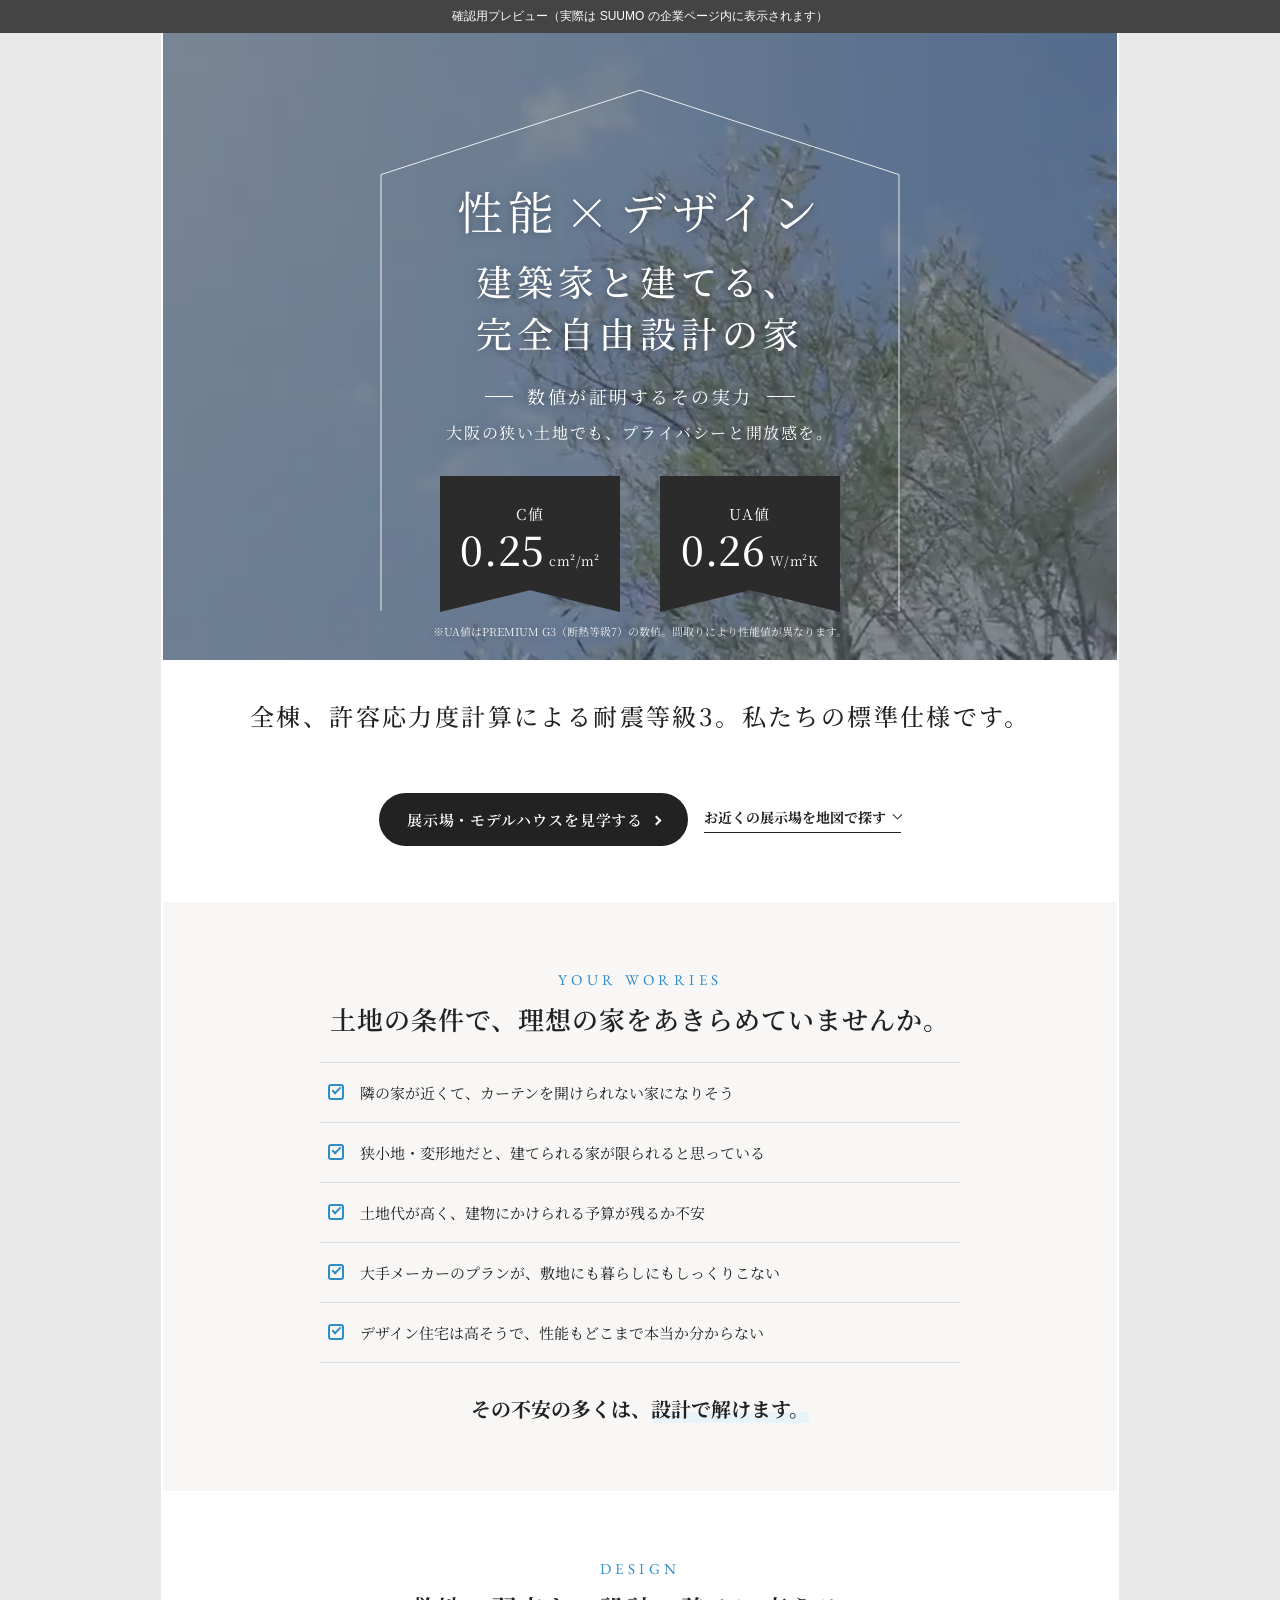
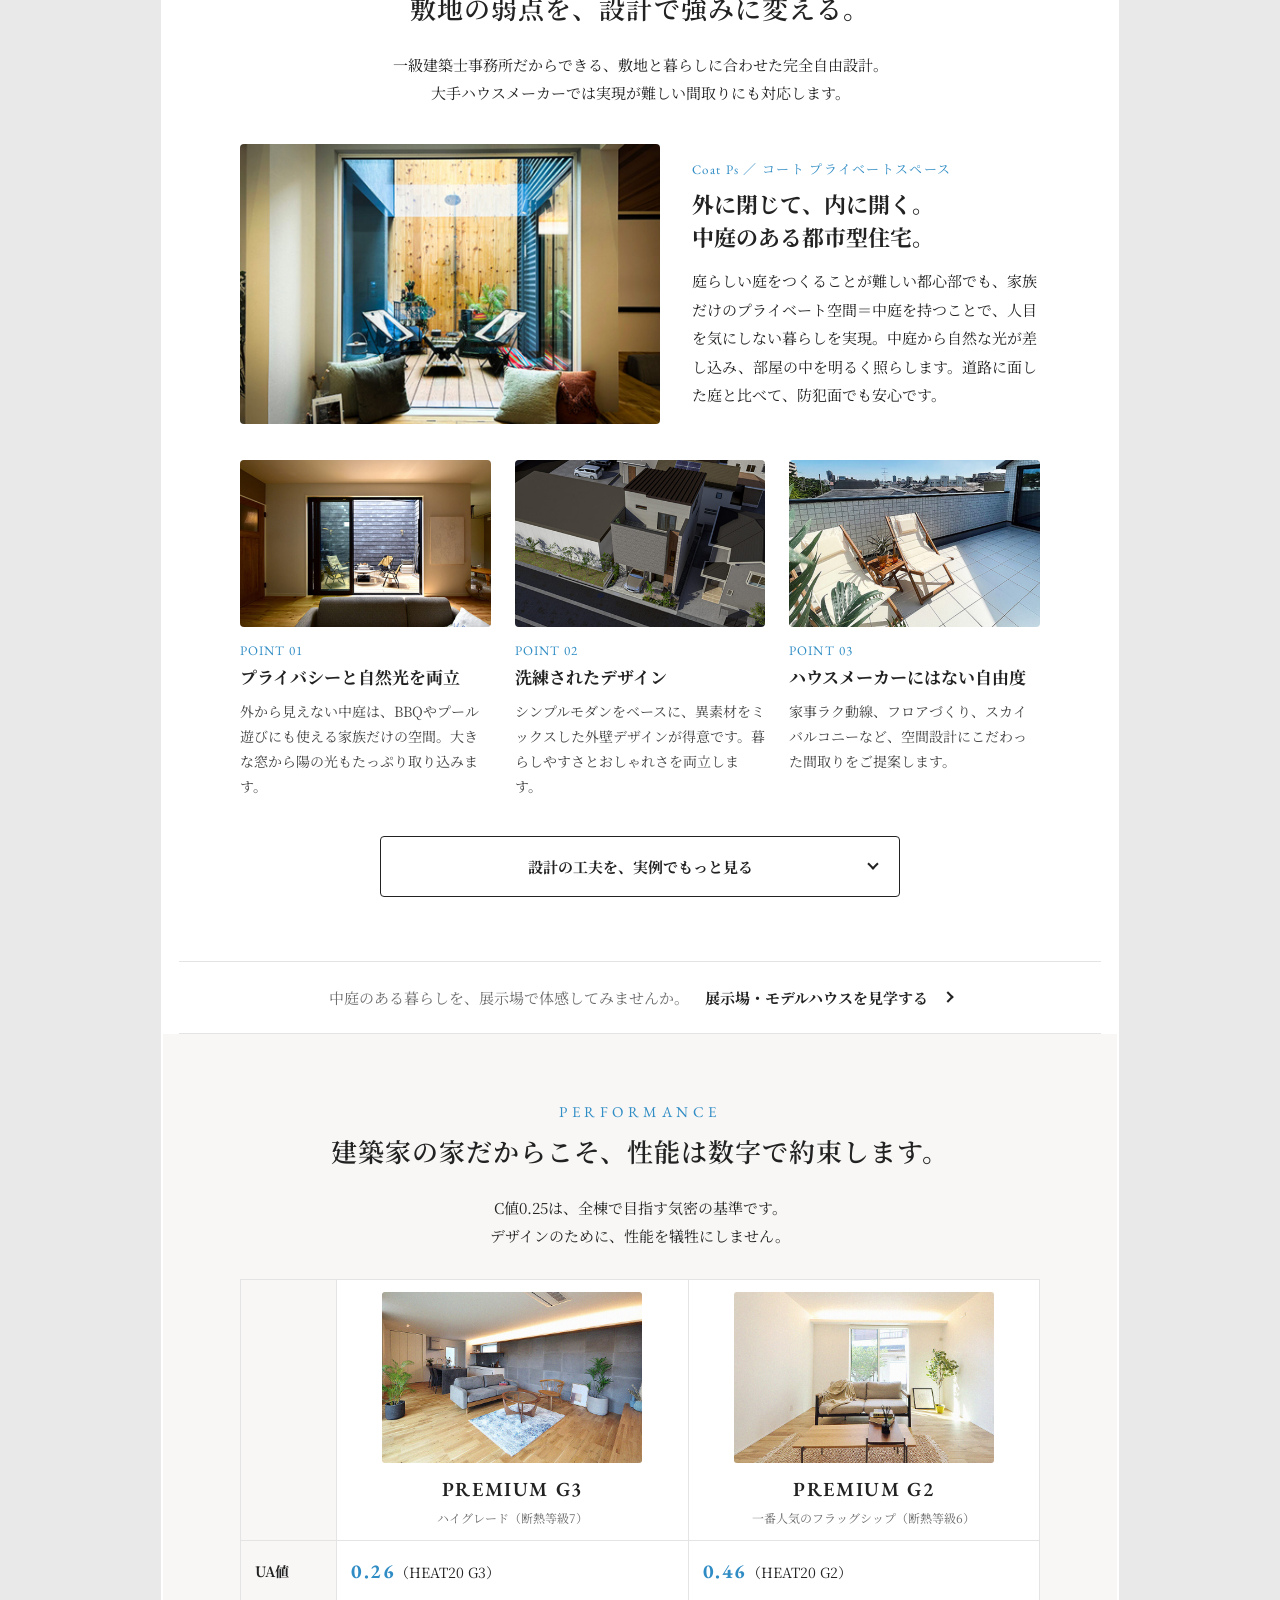
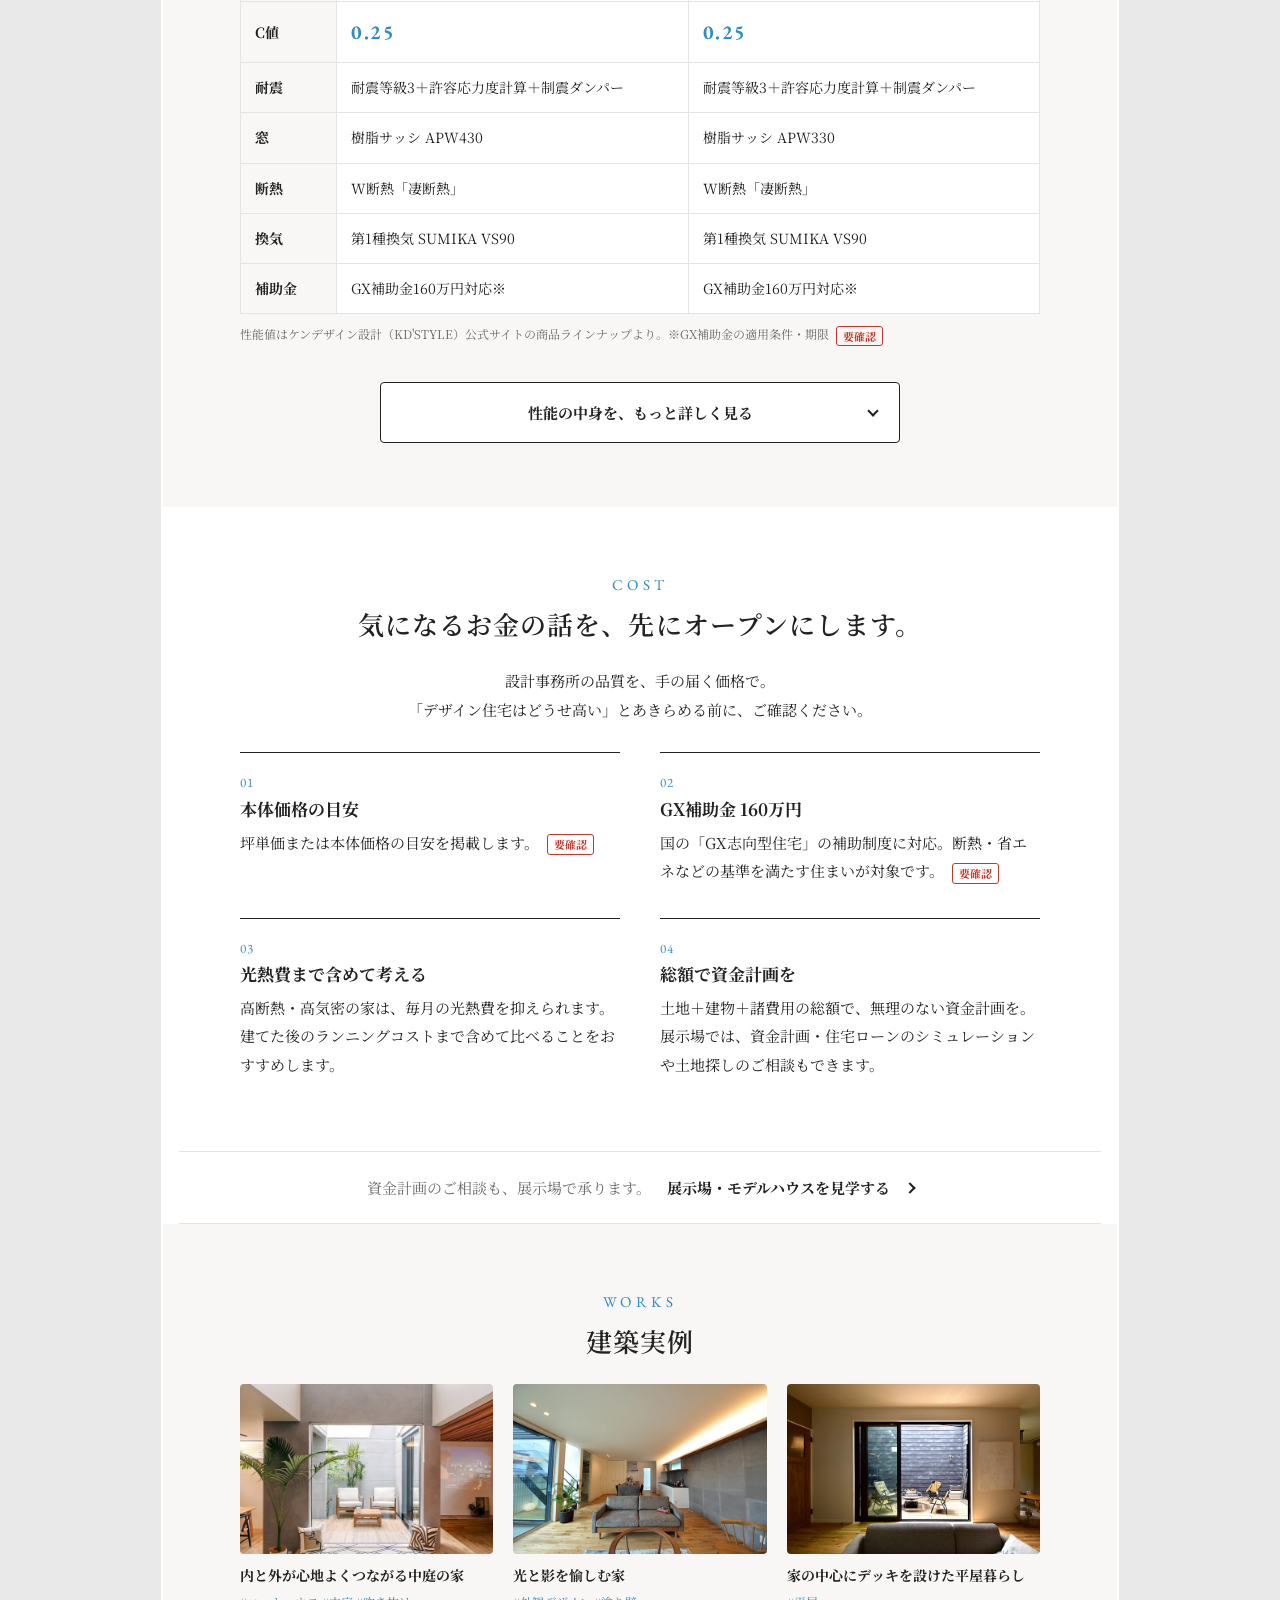
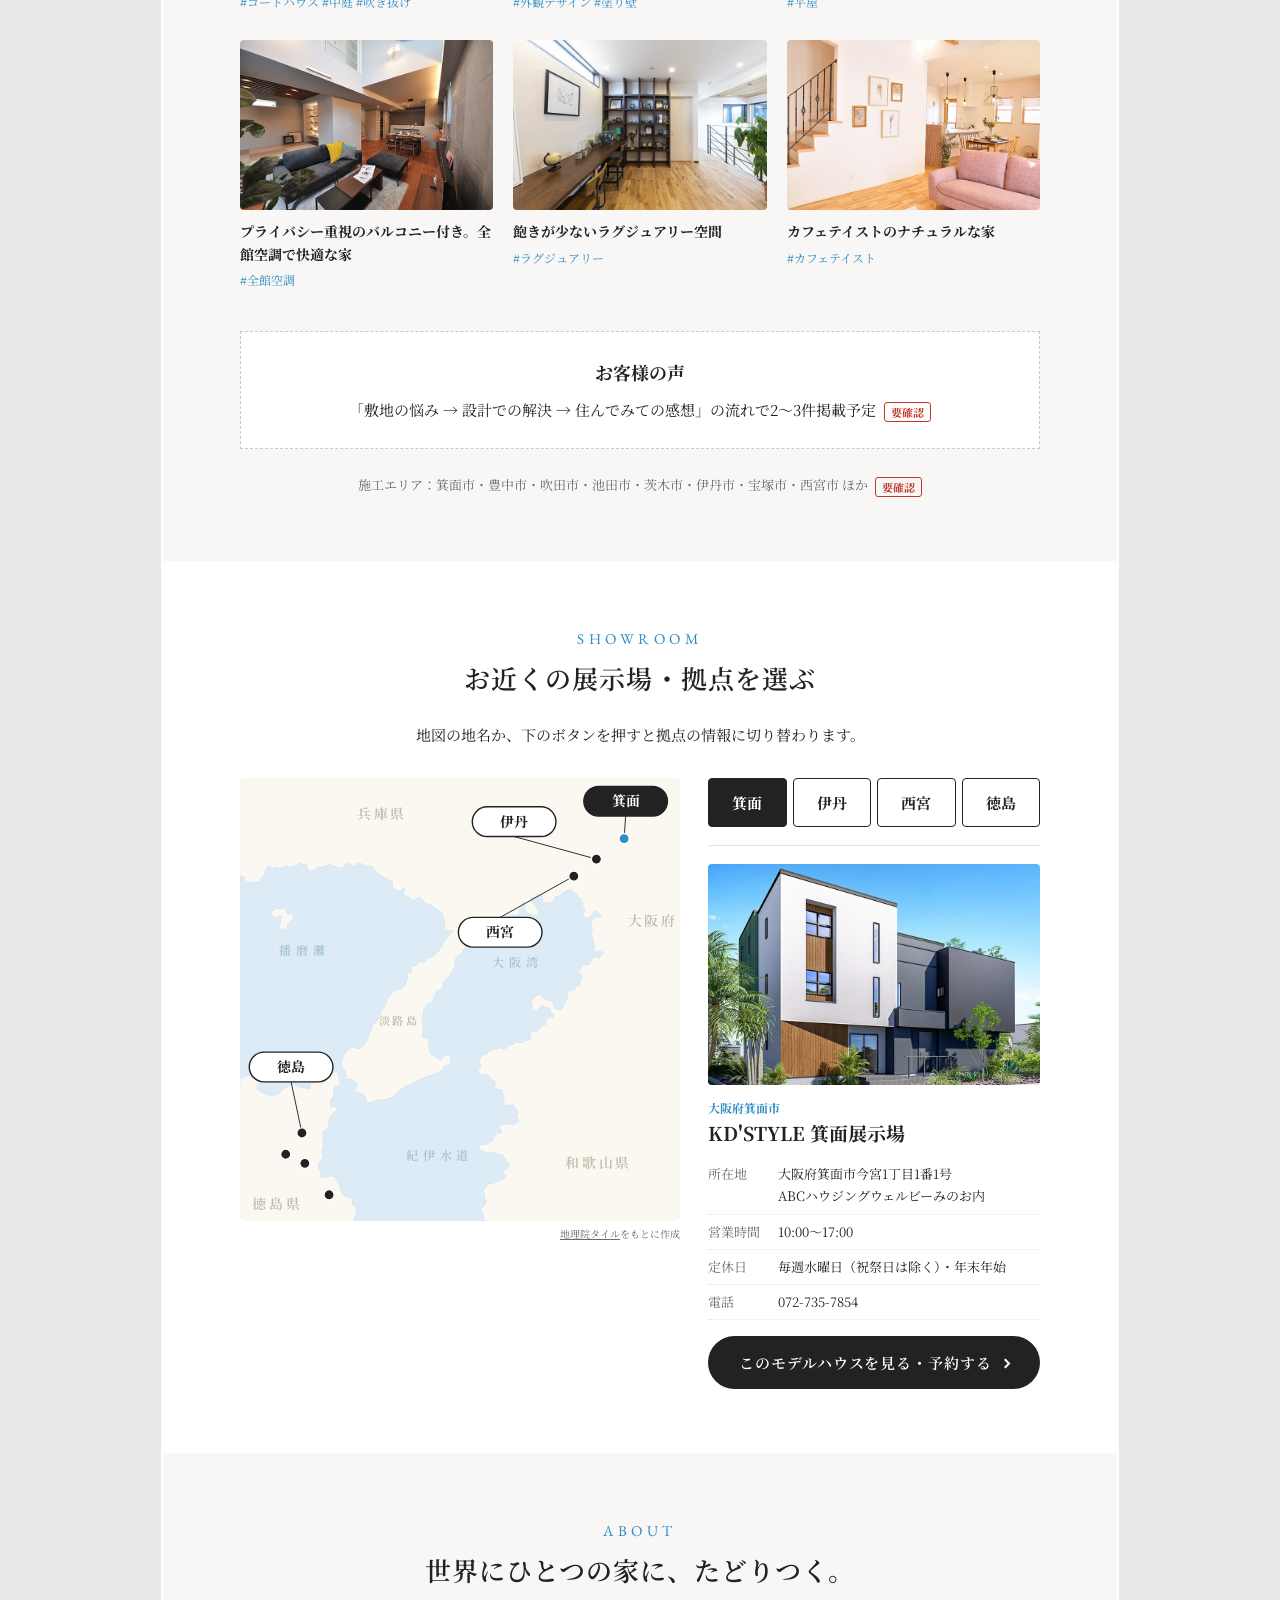
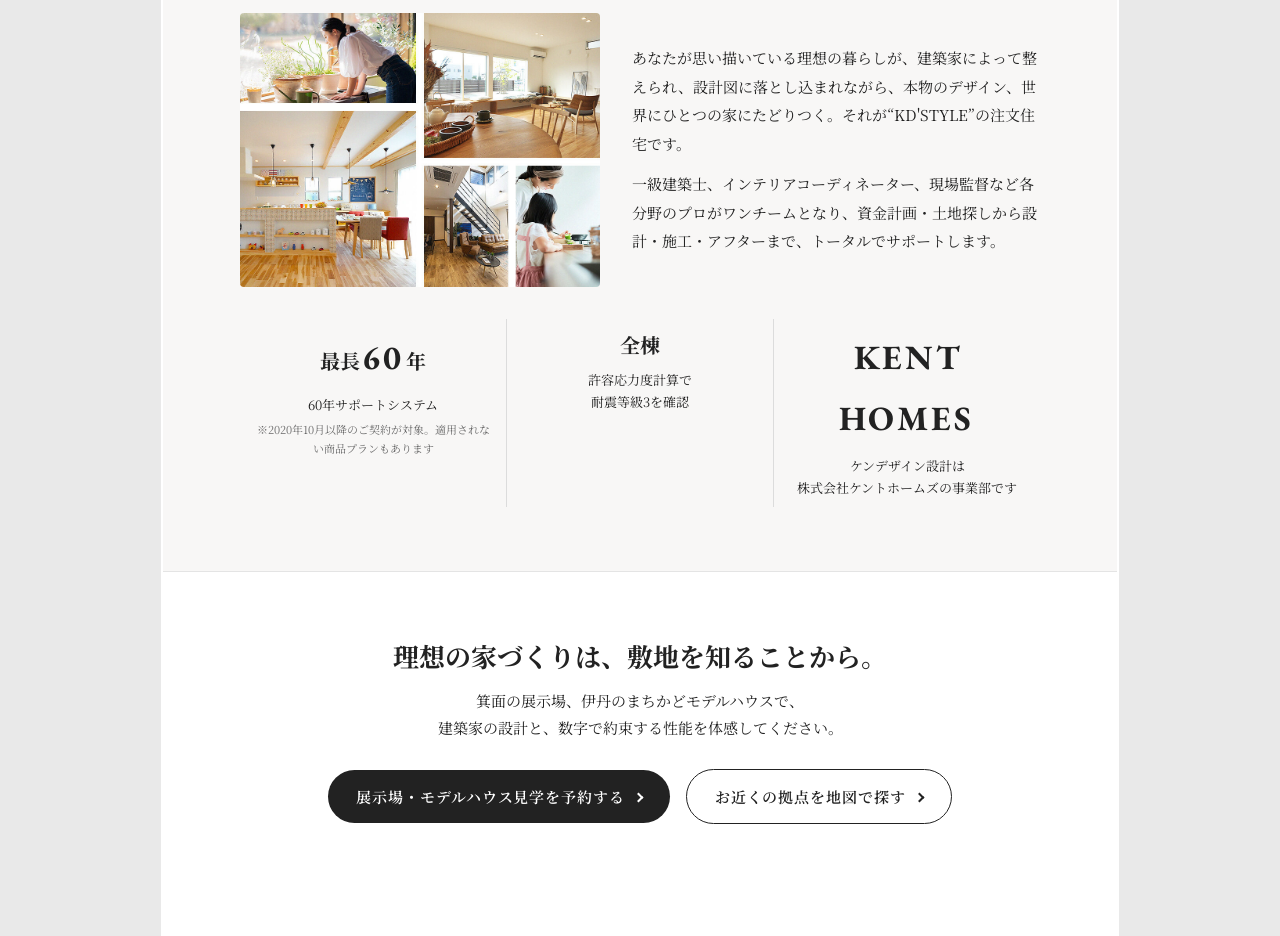
==== commit 1d0e7abd: "フォントを明朝に統一、地図へのページ内移動 Co-Authored-By: Claude Opus 5.5 <noreply@anthropic.com>" ====
--- a/preview/pc.html
+++ b/preview/pc.html
@@ -24,7 +24,7 @@
 <link rel="stylesheet" type="text/css" href="../0001/css/main.css" media="screen, tv" />
 <link rel="preconnect" href="https://fonts.googleapis.com" />
 <link rel="preconnect" href="https://fonts.gstatic.com" crossorigin />
-<link href="https://fonts.googleapis.com/css2?family=Josefin+Sans:wght@400;600&family=Noto+Sans+JP:wght@400;500;700&family=Noto+Serif+JP:wght@400;500;600&display=swap" rel="stylesheet" />
+<link href="https://fonts.googleapis.com/css2?family=EB+Garamond:wght@400;500;600&family=Noto+Serif+JP:wght@400;500;600;700&display=swap" rel="stylesheet" />
 
 <div class="kd">
 
--- a/0001/css/main.css
+++ b/0001/css/main.css
@@ -12,7 +12,8 @@
   --kd-blue-soft: #e8f3fa;
   --kd-todo: #c0392b;
   color: var(--kd-ink);
-  font-family: "Noto Sans JP", "Hiragino Kaku Gothic ProN", "Hiragino Sans", "Yu Gothic", YuGothic, Meiryo, sans-serif;
+  /* トップビジュアル（ケントホームズ公式トップ）に合わせ、全体を明朝体に。英字・数字は EB Garamond */
+  font-family: "Noto Serif JP", "Yu Mincho", YuMincho, "Hiragino Mincho ProN", serif;
   line-height: 1.8;
   text-align: left;
   -webkit-text-size-adjust: 100%;
@@ -22,7 +23,7 @@
 #includeContent .kd ul, #includeContent .kd ol { list-style: none; }
 #includeContent .kd img { display: block; max-width: 100%; height: auto; border: 0; }
 #includeContent .kd a { color: var(--kd-blue); }
-#includeContent .kd .kd-en { font-family: "Josefin Sans", "Noto Sans JP", sans-serif; letter-spacing: .06em; }
+#includeContent .kd .kd-en { font-family: "EB Garamond", "Noto Serif JP", serif; letter-spacing: .08em; }
 #includeContent .kd .kd-center { text-align: center !important; }
 #includeContent .kd .kd-nowrap { white-space: nowrap; }
 #includeContent .kd .kd-todo { display: inline-block; margin-left: 4px; padding: 0 6px; border: 1px solid var(--kd-todo); border-radius: 3px; color: var(--kd-todo); font-size: 11px; font-style: normal; font-weight: 700; line-height: 1.7; vertical-align: middle; }
@@ -33,13 +34,13 @@
 /* セクション共通 */
 #includeContent .kd .kd-sec { padding: 64px 0; }
 #includeContent .kd .kd-sec--gray { background: var(--kd-bg); }
-#includeContent .kd .kd-h-en { text-align: center !important; font-size: 13px; letter-spacing: .3em; color: var(--kd-blue); }
-#includeContent .kd .kd-h { margin: 6px 0 24px; text-align: center !important; font-size: 26px; font-weight: 700; line-height: 1.5; letter-spacing: .04em; }
+#includeContent .kd .kd-h-en { text-align: center !important; font-size: 15px; letter-spacing: .3em; color: var(--kd-blue); }
+#includeContent .kd .kd-h { margin: 6px 0 24px; text-align: center !important; font-size: 26px; font-weight: 600; line-height: 1.5; letter-spacing: .04em; }
 
 /* ボタン */
 #includeContent .kd .kd-btn {
   display: inline-block; padding: 16px 28px; border-radius: 999px;
-  font-size: 15px; font-weight: 700; line-height: 1.4; text-align: center !important; text-decoration: none;
+  font-size: 15px; font-weight: 600; line-height: 1.4; letter-spacing: .06em; text-align: center !important; text-decoration: none;
   transition: opacity .2s, background-color .2s;
 }
 #includeContent .kd .kd-btn::after { content: ""; display: inline-block; width: 7px; height: 7px; margin-left: 10px; border-top: 2px solid currentColor; border-right: 2px solid currentColor; transform: translateY(-2px) rotate(45deg); }
@@ -150,7 +151,7 @@
 #includeContent .kd .kd-money { margin-top: 28px; }
 #includeContent .kd .kd-money { counter-reset: kdm; }
 #includeContent .kd .kd-money li { counter-increment: kdm; padding: 18px 0 8px; border-top: 1px solid var(--kd-ink); }
-#includeContent .kd .kd-money li::before { content: "0" counter(kdm); display: block; font-family: "Josefin Sans", sans-serif; font-size: 13px; letter-spacing: .1em; color: var(--kd-blue); }
+#includeContent .kd .kd-money li::before { content: "0" counter(kdm); display: block; font-family: "EB Garamond", "Noto Serif JP", serif; font-size: 13px; letter-spacing: .1em; color: var(--kd-blue); }
 #includeContent .kd .kd-money__title { margin: 2px 0 8px; font-size: 17px; font-weight: 700; line-height: 1.4; }
 #includeContent .kd .kd-money__big { font-size: 15px; }
 
@@ -167,7 +168,7 @@
 #includeContent .kd .kd-map__svg { display: block; width: 100%; height: auto; border-radius: 6px; }
 #includeContent .kd .kd-map__sea { fill: #dcebf5; }
 #includeContent .kd .kd-map__land path { fill: #fbf8f2; stroke: #c8d9e6; stroke-width: 14; stroke-linejoin: round; paint-order: stroke; }
-#includeContent .kd .kd-map__label { font-family: "Noto Sans JP", sans-serif; font-weight: 700; text-anchor: middle; letter-spacing: .2em; }
+#includeContent .kd .kd-map__label { font-family: "Noto Serif JP", "Yu Mincho", YuMincho, "Hiragino Mincho ProN", serif; font-weight: 600; text-anchor: middle; letter-spacing: .2em; }
 #includeContent .kd .kd-map__label--area { fill: #c3b9a8; font-size: 30px; }
 #includeContent .kd .kd-map__label--island { fill: #c3b9a8; font-size: 24px; }
 #includeContent .kd .kd-map__label--sea { fill: #9dbdd3; font-size: 26px; font-weight: 500; letter-spacing: .4em; }
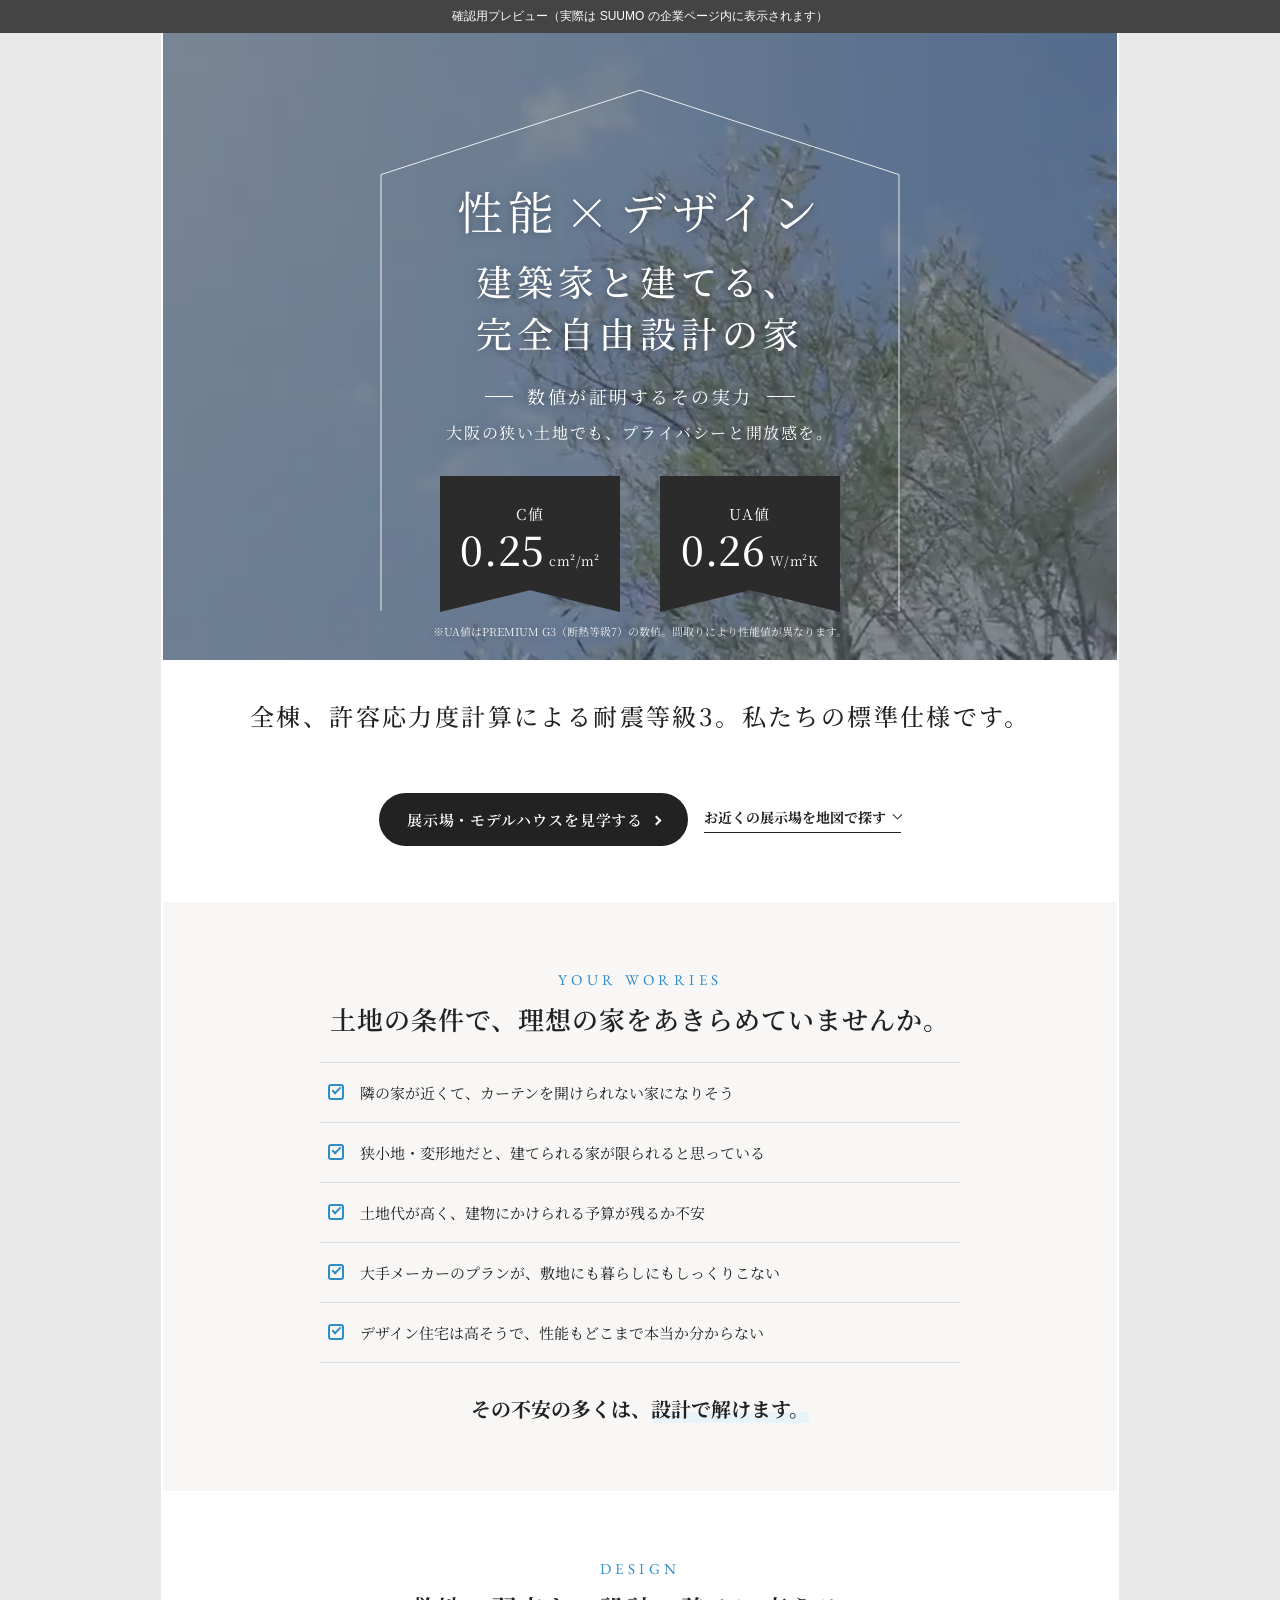
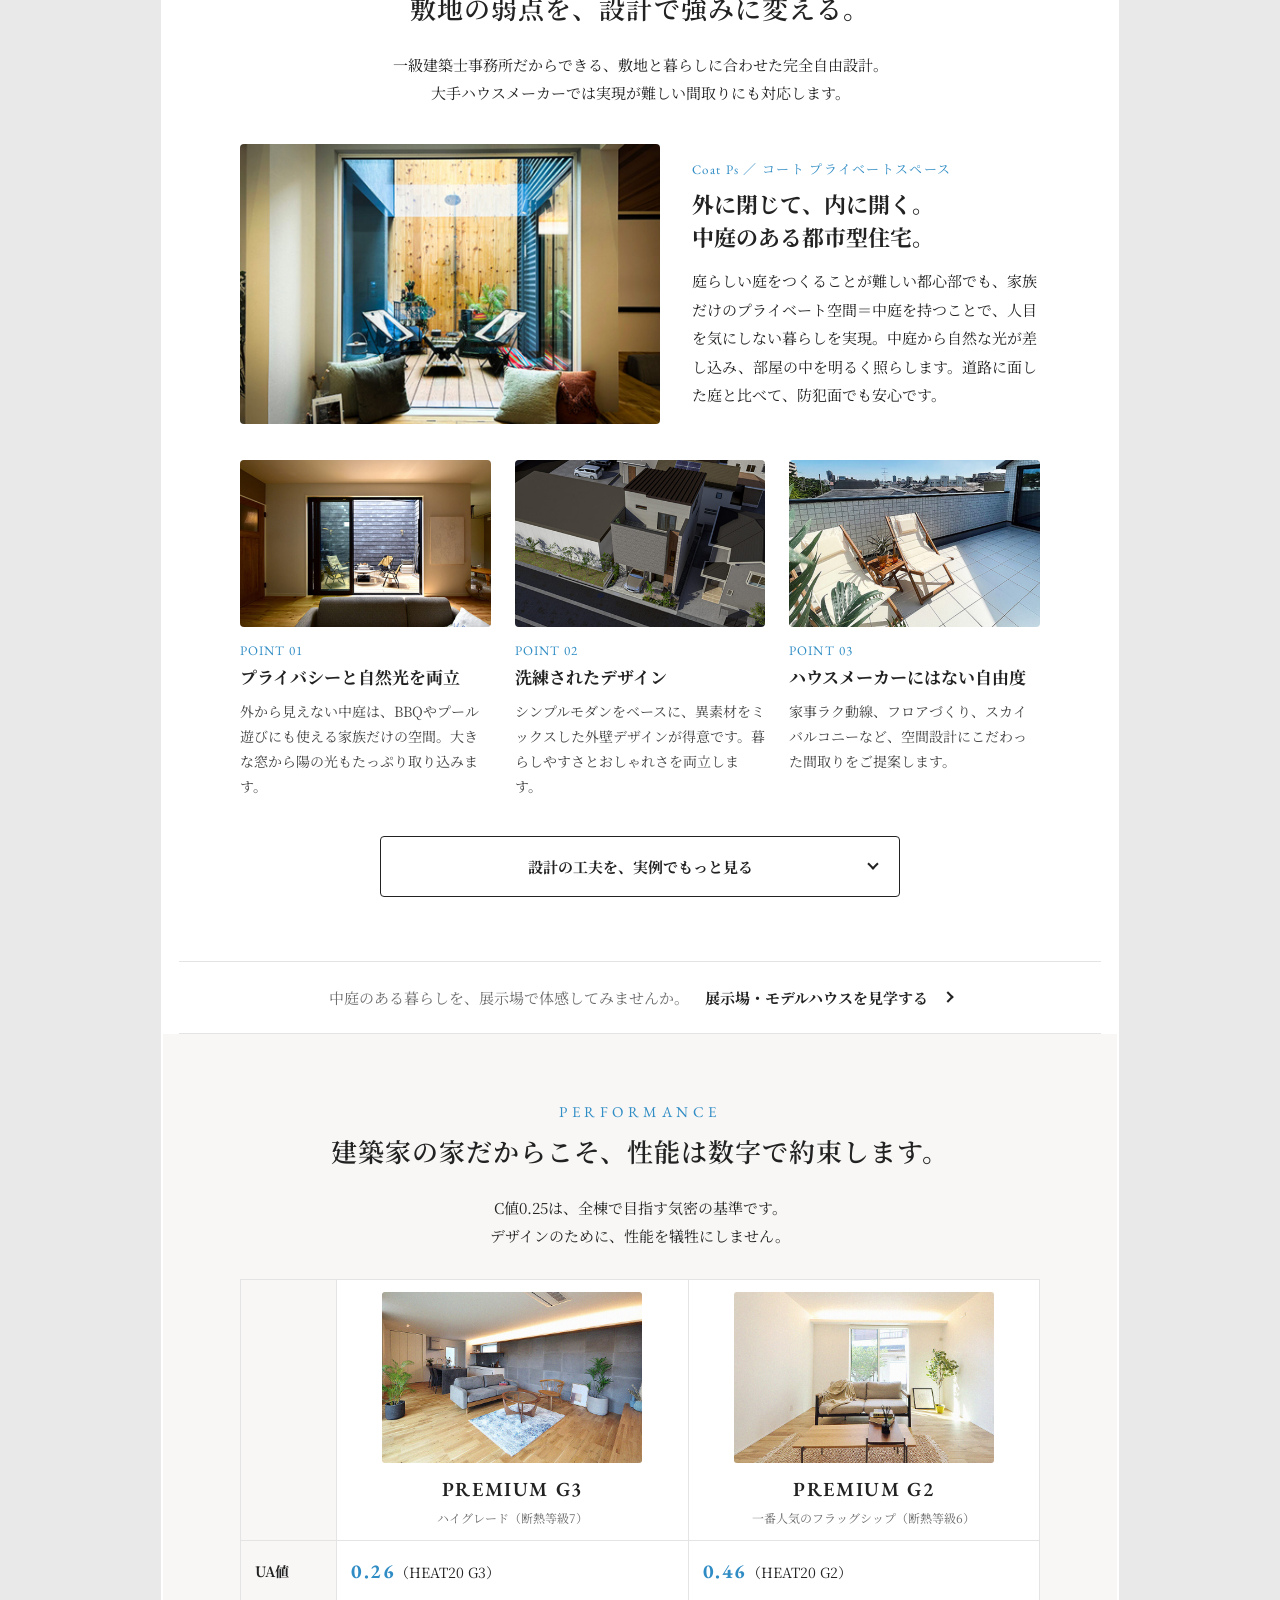
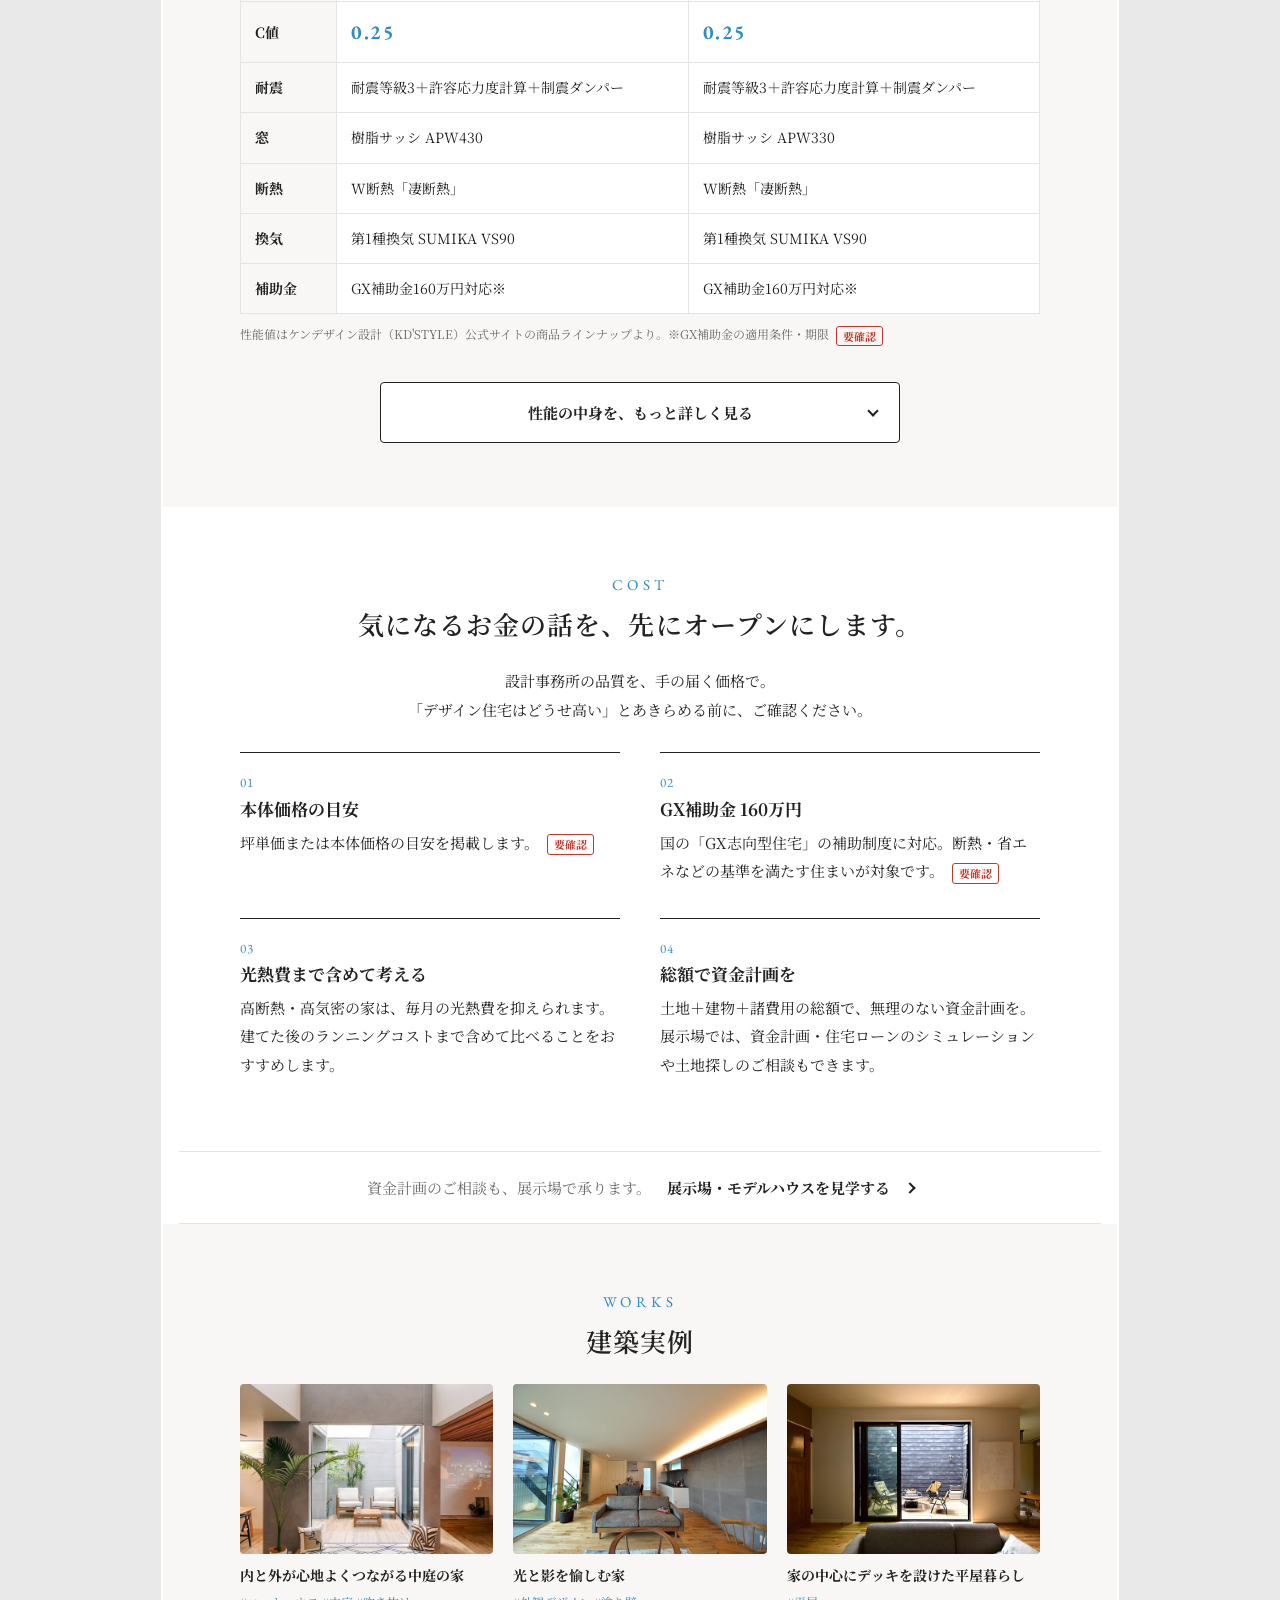
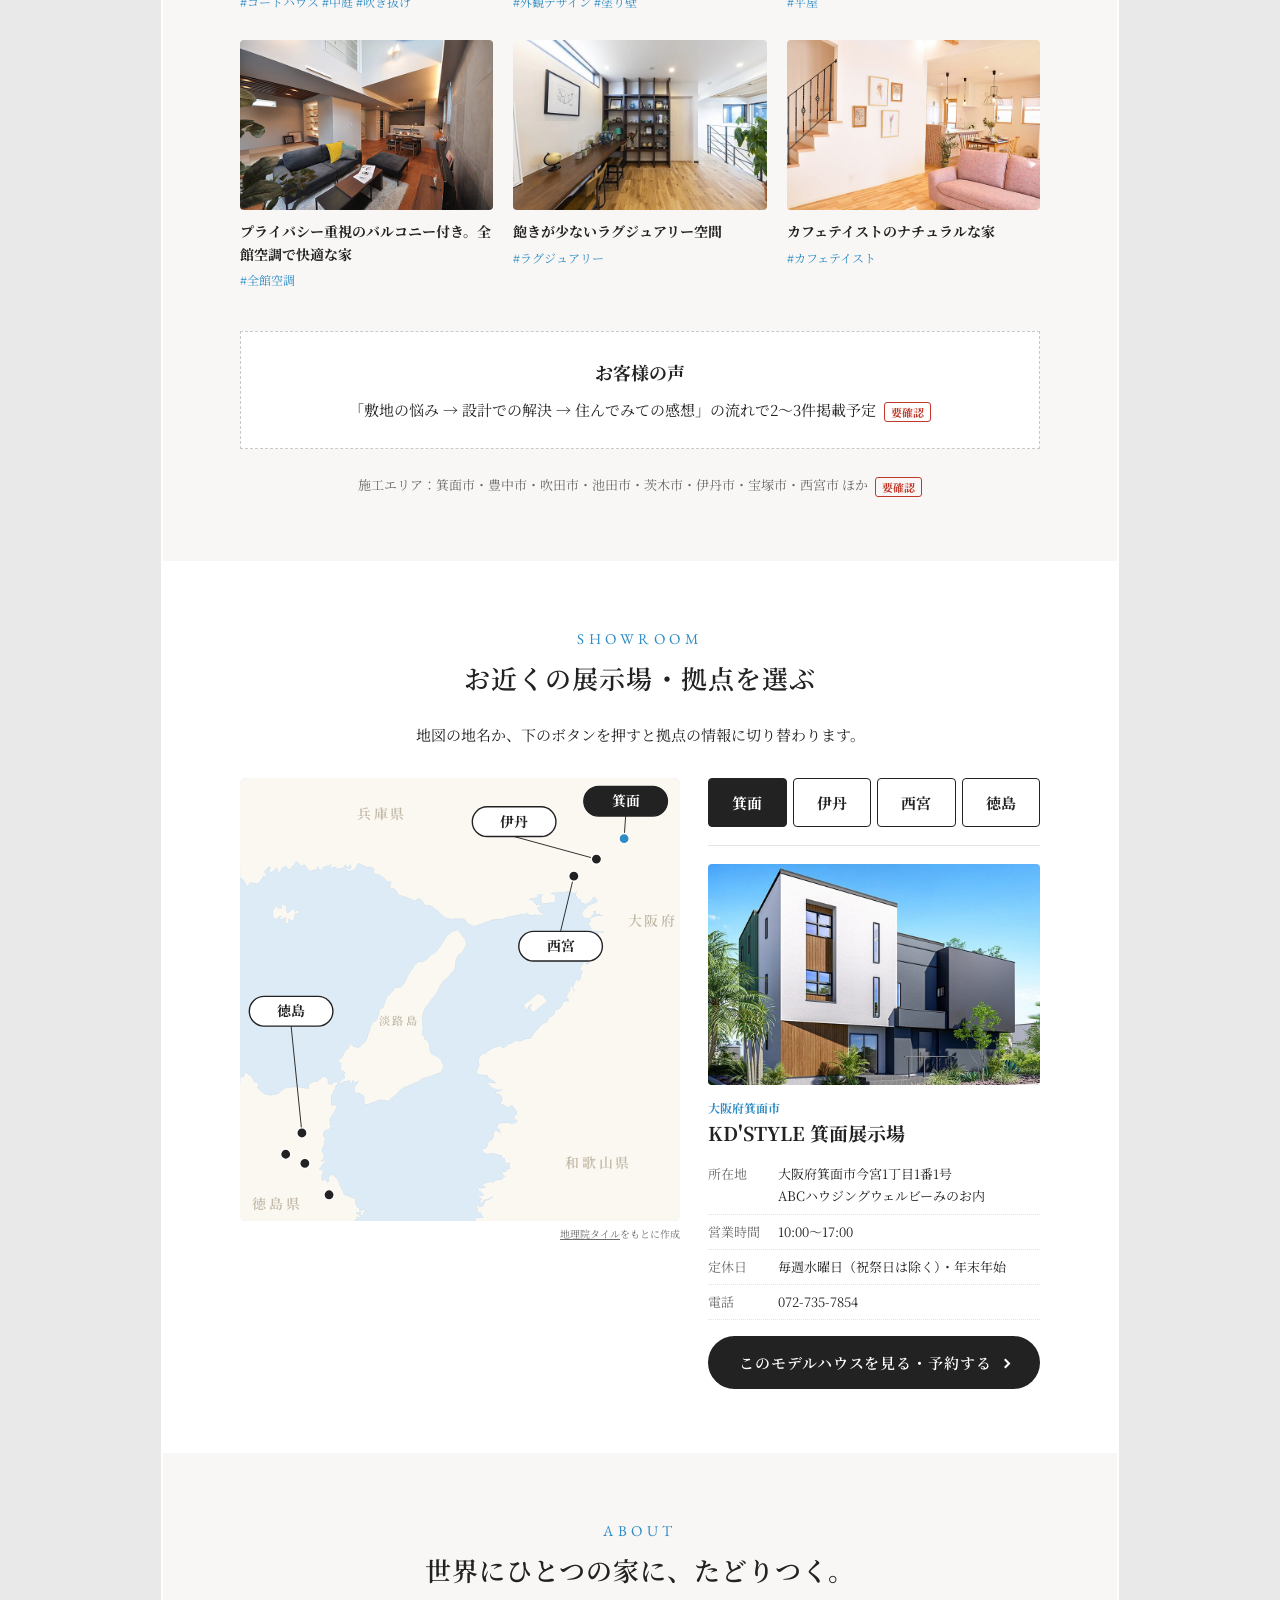
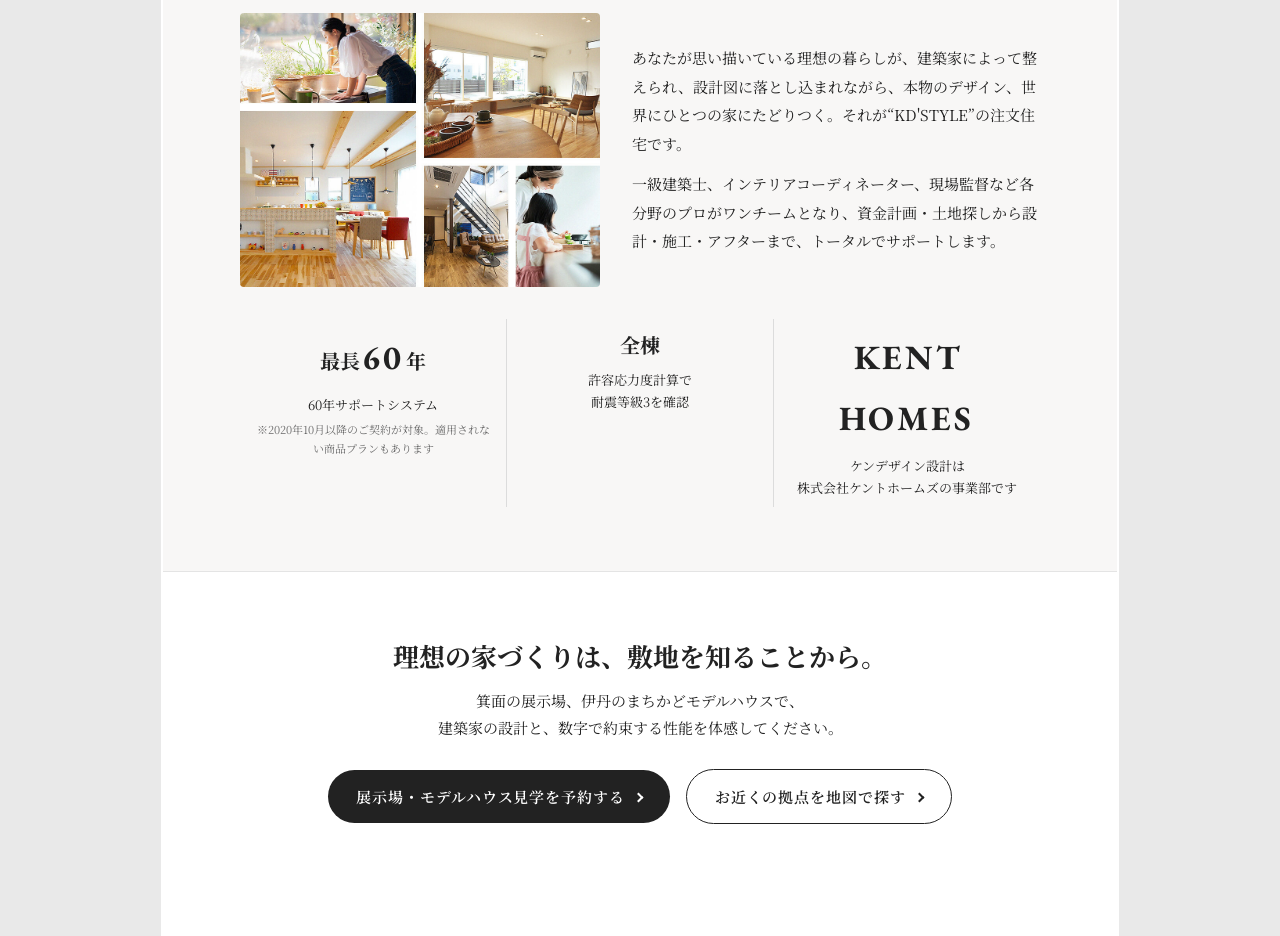
==== commit 6507ab09: "店舗マップ修正（淡路島の海峡・海の名前削除） Co-Authored-By: Claude Opus 5.5 <noreply@anthropic.com>" ====
--- a/preview/pc.html
+++ b/preview/pc.html
@@ -247,126 +247,189 @@
 <svg class="kd-map__svg" viewBox="0 0 947 954" role="img" aria-label="KD'STYLE・ケントホームズの拠点（大阪府箕面市・兵庫県伊丹市・西宮市・徳島県）の地図" xmlns="http://www.w3.org/2000/svg">
 <rect class="kd-map__sea" width="947" height="954" />
 <g class="kd-map__land" transform="translate(0.000000,954.000000) scale(0.100000,-0.100000)">
-<path d="M0 8479 c0 -1060 0 -1060 23 -1054 46 14 53 10 77 -51 26 -63 54 -81
-101 -65 15 5 30 7 32 4 5 -4 87 -13 131 -14 45 0 168 166 152 207 -4 11 41 82
-84 132 16 18 46 15 67 -6 27 -28 51 -33 88 -18 27 11 37 12 52 2 33 -23 50
--25 79 -9 72 37 122 51 141 38 33 -22 50 -24 79 -8 16 9 47 17 68 18 29 2 47
-11 69 35 28 30 29 31 55 14 15 -10 43 -16 65 -16 56 3 74 -11 94 -74 23 -73
-44 -82 116 -53 29 12 64 34 79 50 25 25 31 26 62 17 29 -9 41 -7 75 10 23 12
-41 20 41 17 0 -2 29 7 65 20 65 25 65 25 86 0 12 -13 36 -27 52 -31 17 -3 47
--15 67 -25 48 -25 100 -10 137 40 35 46 44 52 68 44 11 -4 33 -8 48 -9 16 -1
-37 -10 47 -19 25 -23 72 -22 85 0 36 63 53 64 170 8 56 -27 78 -32 112 -28 52
-6 92 -11 99 -42 4 -13 15 -29 25 -36 10 -7 23 -26 28 -41 7 -17 25 -33 47 -42
-41 -17 140 -80 167 -107 23 -22 79 -47 107 -47 36 0 61 -35 49 -69 -22 -61 12
--115 90 -145 58 -22 99 -14 113 24 12 35 32 44 52 24 14 -13 13 -20 -4 -64
--26 -66 -16 -96 37 -106 25 -5 49 -19 71 -43 47 -51 117 -52 163 -3 39 41 76
-22 151 -78 22 -29 41 -40 100 -57 109 -32 318 -196 318 -249 0 -13 7 -41 15
--60 8 -20 13 -40 10 -45 -3 -4 1 -23 8 -41 11 -28 11 -38 0 -65 -14 -35 -4
--82 19 -84 7 0 22 -3 33 -5 11 -3 34 -5 50 -5 84 0 90 -26 19 -94 -63 -61 -92
--99 -129 -167 -14 -26 -39 -66 -55 -90 -17 -24 -42 -60 -55 -80 -14 -21 -29
--38 -33 -38 -5 0 -23 -20 -40 -44 -18 -25 -42 -48 -55 -52 -74 -22 -149 -67
--158 -93 -14 -39 -50 -54 -90 -37 -44 19 -68 9 -85 -34 -17 -41 -48 -61 -79
--50 -51 18 -82 -22 -59 -78 14 -34 10 -61 -10 -63 -6 -1 -15 -2 -21 -4 -5 -1
--18 -3 -28 -3 -27 -3 -37 -41 -21 -81 17 -42 18 -36 -11 -64 -14 -13 -27 -37
--29 -53 -2 -16 -4 -32 -5 -36 -2 -14 -82 -108 -100 -118 -12 -6 -29 -7 -43 -1
--14 5 -35 4 -53 -2 -30 -11 -125 -100 -125 -118 0 -6 -15 -24 -34 -42 -19 -18
--39 -50 -46 -72 -26 -84 -83 -201 -110 -225 -16 -14 -34 -43 -40 -65 -36 -118
--72 -186 -108 -203 -39 -18 -37 -13 -112 -222 -64 -174 -104 -249 -145 -266
--18 -7 -40 -22 -47 -32 -23 -33 -56 -45 -87 -32 -29 12 -84 22 -115 21 -10 0
--31 -11 -45 -24 -14 -14 -36 -30 -49 -36 -38 -20 -126 -216 -113 -253 6 -17 8
--41 5 -54 -12 -47 5 -95 37 -106 32 -11 37 -23 43 -117 6 -77 9 -81 77 -87 86
--8 96 -12 107 -43 6 -17 20 -31 35 -35 35 -8 42 -35 17 -68 -50 -67 -44 -113
-17 -124 117 -21 176 -87 182 -202 2 -34 124 -26 185 13 37 24 134 44 167 35
-84 -24 221 38 315 145 59 67 156 133 229 155 22 7 49 19 60 26 11 6 55 26 97
-44 42 17 93 44 112 59 19 15 61 35 93 45 218 63 334 109 349 138 7 14 20 28
-28 31 8 3 19 22 26 41 6 20 15 36 18 37 4 0 23 2 42 4 72 7 118 102 84 172
--37 74 -88 75 -142 2 -18 -24 -37 -49 -42 -56 -7 -9 -24 -5 -67 18 -133 69
--188 114 -197 161 -2 13 -11 53 -20 90 -13 58 -13 73 -2 100 24 57 1 88 -68
-93 -44 4 -43 3 -61 21 -8 9 -13 24 -10 33 21 66 21 277 0 311 -2 3 1 35 7 71
-10 57 13 92 17 165 1 12 24 51 52 87 47 62 71 80 109 83 8 0 23 2 33 3 27 2
-37 40 21 79 -13 31 -12 34 20 70 19 20 41 54 49 75 9 20 20 37 24 38 88 7 135
-61 120 137 -7 38 17 79 61 101 47 25 86 67 101 110 6 19 22 48 34 65 33 44 47
-88 57 185 11 103 40 153 103 174 33 11 43 20 53 51 8 20 28 56 46 79 37 47 43
-131 15 199 -32 75 39 126 87 63 47 -60 195 25 167 97 -14 37 -121 75 -172 61
--75 -20 -84 17 -21 85 29 31 31 32 65 17 21 -9 56 -13 88 -11 30 2 66 -2 85
--10 40 -17 61 -10 94 28 19 23 40 33 95 44 38 8 86 25 105 39 45 30 106 46
-172 44 37 -1 69 5 103 21 35 16 72 23 125 25 134 4 191 35 169 91 -12 32 55
-188 87 202 39 18 55 -7 48 -76 -10 -97 51 -179 138 -187 18 -1 45 -8 61 -14
-36 -14 74 1 87 34 11 28 -1 70 -21 77 -10 3 -15 18 -18 64 -1 10 -99 113 -135
-142 -15 12 -5 60 13 63 3 1 20 2 36 4 45 4 85 23 85 39 0 30 28 46 60 34 17
--5 37 -8 45 -4 28 10 44 -19 32 -61 -14 -52 -2 -112 25 -122 18 -6 53 -3 176
-15 35 5 58 40 47 73 -8 26 10 43 46 47 55 4 106 30 113 58 4 17 17 28 43 36
-21 7 44 19 51 28 12 16 114 33 131 23 4 -4 14 -16 20 -29 7 -13 25 -28 41 -34
-21 -7 32 -20 43 -51 12 -38 40 -63 90 -80 4 -1 10 -16 13 -32 3 -16 14 -38 24
--47 17 -16 18 -21 6 -50 -16 -39 -7 -73 22 -83 30 -9 35 -36 13 -66 -24 -33
--27 -45 -17 -87 21 -87 164 -44 195 58 6 22 15 40 19 41 4 0 15 2 25 4 11 2
-28 -8 40 -22 12 -13 36 -31 54 -38 74 -31 55 -104 -20 -76 -70 27 -173 -87
--144 -159 5 -14 9 -37 8 -52 -1 -14 3 -38 9 -52 8 -21 6 -29 -12 -45 -27 -26
--27 -69 1 -91 15 -10 24 -30 27 -57 3 -22 10 -74 18 -115 7 -41 9 -83 6 -94
--18 -51 16 -74 110 -74 40 0 64 -5 74 -16 20 -19 21 -16 -11 -51 -16 -16 -40
--44 -55 -62 -27 -32 -27 -32 -63 -12 -49 26 -72 17 -101 -41 -13 -27 -32 -57
--42 -67 -9 -10 -25 -28 -34 -39 -15 -18 -22 -20 -43 -12 -40 15 -74 2 -101
--42 -14 -21 -32 -42 -40 -45 -43 -16 -35 -96 10 -107 14 -3 26 -11 27 -16 4
--45 0 -72 -15 -104 -10 -21 -19 -53 -21 -73 -3 -46 -18 -59 -73 -62 -7 -1 -20
--18 -29 -38 -20 -49 -18 -47 -66 -49 -84 -4 -128 -43 -108 -96 21 -57 21 -77
-2 -95 -10 -10 -24 -35 -31 -56 -6 -21 -20 -46 -30 -55 -9 -9 -23 -33 -29 -53
--19 -59 -125 -87 -176 -48 -13 11 -28 19 -33 19 -5 0 -9 25 -8 54 1 65 -5 73
--68 85 -28 5 -58 19 -75 35 -22 21 -44 31 -83 35 -3 1 -11 15 -17 31 -20 60
--70 60 -136 -1 -22 -20 -53 -48 -69 -61 -34 -29 -38 -71 -8 -99 19 -17 20 -22
-8 -51 -37 -90 74 -120 125 -33 40 67 96 86 127 44 7 -10 29 -21 50 -24 98 -16
-95 -15 88 -46 -8 -41 9 -78 41 -90 36 -13 43 -27 31 -55 -12 -25 -41 -39 -59
--29 -6 4 -31 1 -56 -5 -53 -15 -67 -40 -48 -87 16 -39 4 -61 -39 -69 -36 -6
--91 -50 -112 -90 -26 -47 -64 -66 -111 -56 -47 11 -78 1 -85 -26 -5 -19 -2
--29 30 -80 17 -29 -14 -56 -87 -78 -30 -9 -73 -25 -94 -35 -34 -18 -61 -21
--145 -18 -13 1 -40 -10 -60 -24 -20 -14 -53 -28 -73 -31 -21 -4 -47 -19 -65
--37 -51 -54 -77 -62 -122 -39 -33 17 -44 19 -68 9 -16 -6 -41 -11 -56 -10 -45
-2 -135 -37 -162 -72 -48 -62 -57 -69 -78 -64 -68 18 -122 -88 -93 -181 17 -54
-17 -54 -11 -93 -58 -85 -31 -133 74 -130 82 2 117 -11 131 -49 6 -17 33 -44
-70 -69 75 -51 89 -73 62 -98 -56 -52 -17 -107 74 -104 52 1 66 -9 71 -49 2
--18 15 -43 29 -56 27 -25 32 -53 14 -85 -53 -100 19 -195 117 -154 50 21 61
-19 87 -12 12 -15 39 -44 60 -66 42 -42 49 -87 23 -148 -15 -38 -9 -65 23 -91
-25 -21 19 -42 -19 -58 -16 -7 -42 -22 -59 -35 -25 -17 -40 -21 -74 -17 -83 10
--236 7 -248 -5 -17 -17 -14 -65 5 -79 9 -6 19 -24 22 -40 3 -15 7 -31 10 -35
-10 -17 -29 -40 -55 -33 -64 18 -89 6 -96 -47 -7 -59 -35 -106 -74 -125 -20
--11 -43 -27 -51 -37 -17 -20 -39 -25 -113 -28 -94 -4 -117 -26 -91 -88 13 -31
-56 -56 80 -47 7 3 25 -5 39 -16 28 -22 49 -24 131 -13 40 5 63 1 115 -18 35
--13 76 -23 91 -21 29 3 58 -18 58 -41 0 -12 12 -23 58 -51 2 -1 5 -14 8 -30 3
--16 17 -41 32 -55 53 -50 29 -132 -44 -150 -66 -17 -80 -71 -27 -106 76 -50
--13 -147 -144 -157 -34 -3 -52 -10 -66 -27 -15 -19 -28 -23 -82 -23 -80 -1
--87 -8 -94 -89 -1 -4 -17 -15 -36 -23 -45 -18 -51 -62 -14 -97 14 -13 18 -25
-12 -40 -12 -38 -6 -69 21 -94 32 -29 32 -32 2 -76 -13 -19 -27 -43 -30 -53 -3
--11 -19 -26 -34 -35 -36 -20 -44 -49 -25 -86 8 -15 17 -39 20 -53 2 -13 13
--39 23 -56 16 -26 17 -33 6 -50 -40 -59 -239 -54 2094 -54 l2120 0 0 4770 0
-4770 -4735 0 -4735 0 0 -1061z M770 6715 c-14 -8 -40 -21 -57 -30 -47 -22 -48
--66 -5 -103 53 -46 83 -47 139 -6 20 14 23 14 42 -5 19 -19 19 -20 1 -82 -11
--35 -18 -65 -15 -67 2 -2 -2 -20 -9 -40 -37 -103 108 -137 150 -35 15 35 76
-120 100 138 61 46 16 150 -53 124 -35 -13 -52 -1 -70 53 -19 54 -46 73 -85 60
--26 -9 -63 -8 -93 1 -11 4 -31 0 -45 -8z M2004 3196 c-56 -26 -67 -37 -83 -88
--14 -42 -28 -50 -71 -38 -41 12 -65 2 -120 -50 -39 -36 -51 -42 -101 -45 -81
--6 -106 -18 -114 -54 -3 -17 -4 -34 -1 -39 6 -11 -5 -26 -28 -39 -13 -7 -40
--4 -100 13 -44 13 -96 24 -114 24 -23 0 -41 8 -58 28 -43 45 -131 40 -177 -10
--19 -21 -40 -38 -47 -38 -15 0 -60 -34 -114 -87 -24 -23 -56 -45 -72 -48 -16
--3 -46 -12 -66 -20 -26 -9 -49 -10 -75 -4 -21 5 -52 9 -69 9 -20 0 -53 15 -90
-41 -33 22 -75 51 -94 64 -70 49 -72 53 -36 87 32 32 56 97 45 126 -8 21 -46
-44 -60 36 -36 -21 -82 -12 -114 23 -41 45 -92 51 -125 15 -24 -26 -61 -37 -95
--28 -25 6 -25 6 -25 -1534 l0 -1540 1222 2 1222 3 17 60 c55 191 50 261 -21
-270 -43 5 -51 20 -34 61 25 59 -9 106 -88 123 -97 22 -132 67 -184 231 -37
-118 -97 212 -135 212 -53 -1 -127 -10 -145 -18 -16 -8 -68 -10 -120 -5 -20 2
--24 29 -9 65 17 39 12 61 -21 92 -15 15 -21 29 -17 43 3 11 0 34 -5 50 -12 33
-11 77 62 124 41 37 50 84 26 130 -20 37 -20 42 -6 86 25 75 31 199 13 243 -15
-35 -14 43 2 103 18 66 30 81 84 111 37 20 48 51 32 89 -6 17 -11 41 -11 55 2
-39 124 219 153 226 30 8 46 45 33 78 -10 26 -55 42 -89 31 -23 -7 -53 20 -47
-44 2 9 7 41 11 71 7 66 12 76 46 89 35 13 41 42 19 85 -27 49 15 165 55 150
-59 -23 102 57 76 142 -11 32 -25 81 -33 108 -17 63 -39 72 -104 42z"/>
+<path d="M0 8465 c0 -709 3 -1075 10 -1076 38 -5 58 -20 69 -50 5 -16 17 -29
+26 -29 12 0 15 -6 10 -19 -4 -13 0 -23 12 -30 10 -5 18 -18 18 -28 0 -26 40
+-24 41 2 2 46 21 64 56 55 18 -5 42 -8 53 -6 11 2 29 -3 41 -11 21 -13 99 32
+99 57 0 4 12 20 28 34 15 14 27 34 27 44 0 28 11 34 32 15 37 -33 50 41 14 80
+-22 23 -22 25 -4 36 10 6 18 18 18 26 0 8 7 15 15 15 9 0 20 11 26 24 9 18 19
+24 40 24 33 -1 35 -9 14 -42 -19 -28 -5 -76 21 -76 9 0 41 26 70 57 58 63 56
+64 77 -22 12 -50 42 -71 42 -30 0 11 10 28 21 37 12 10 25 34 29 54 5 27 9 34
+18 25 18 -18 47 -13 55 10 8 20 8 20 27 0 10 -12 15 -24 12 -28 -4 -3 0 -14 9
+-24 17 -19 74 -3 74 20 0 5 20 30 45 54 25 25 45 49 45 54 0 26 41 33 50 8 5
+-14 16 -25 25 -25 9 0 20 -11 25 -25 10 -26 20 -31 35 -16 25 24 99 16 92 -9
+-4 -14 4 -28 26 -46 18 -15 35 -35 39 -45 16 -41 185 11 180 55 -5 42 25 32
+35 -11 12 -51 78 -59 78 -10 -1 15 5 27 12 27 6 0 16 7 21 16 6 11 12 13 16 6
+5 -8 17 -5 38 8 24 14 35 16 45 8 11 -8 19 -5 36 13 20 21 22 22 25 5 2 -9 -4
+-26 -14 -37 -25 -27 -3 -50 24 -26 29 27 82 22 107 -9 21 -26 22 -26 54 -10
+17 9 40 14 50 11 13 -4 27 7 51 41 29 41 34 44 41 28 11 -30 46 -57 65 -50 12
+5 14 9 5 20 -18 21 9 38 32 21 14 -10 17 -21 12 -44 -10 -49 -30 -58 -66 -32
+-24 18 -34 20 -42 11 -16 -15 52 -73 69 -59 6 5 14 6 17 2 4 -3 14 0 23 8 10
+8 31 14 47 14 27 0 32 5 46 45 29 83 52 106 92 90 19 -8 38 -20 42 -27 4 -7
+18 -13 29 -13 12 0 32 -10 45 -21 18 -18 25 -20 38 -9 11 9 19 10 28 1 9 -7
+17 -7 23 -1 6 6 26 2 56 -12 46 -21 59 -56 34 -96 -11 -18 54 -62 75 -49 28
+17 191 -100 210 -151 7 -19 14 -23 32 -17 56 17 70 18 65 4 -14 -37 -30 -129
+-25 -143 9 -22 26 -20 35 4 10 28 102 -46 133 -108 11 -23 26 -41 32 -40 7 1
+21 -3 32 -8 11 -6 47 -16 80 -23 33 -7 66 -18 72 -23 20 -16 133 -68 148 -68
+8 0 22 10 32 23 10 13 24 22 31 19 6 -2 15 3 18 12 6 15 114 -85 114 -106 0
+-21 53 -58 66 -47 8 6 22 7 36 3 13 -4 25 -8 28 -9 18 -3 80 -39 80 -46 0 -5
+8 -12 18 -16 24 -9 107 -78 167 -139 43 -44 79 -65 120 -69 6 0 20 -6 31 -13
+13 -7 36 -9 55 -5 19 4 83 8 144 8 117 2 130 -3 170 -70 35 -58 169 -109 209
+-79 10 6 37 15 62 19 25 3 54 15 64 25 11 11 27 16 39 13 14 -3 23 0 27 11 4
+10 18 16 38 16 17 0 51 10 76 21 49 23 87 30 195 32 53 2 78 7 105 24 19 13
+37 23 40 23 53 1 277 43 290 55 19 17 105 21 115 5 5 -8 11 -7 21 1 11 9 11
+15 3 25 -20 24 2 15 42 -17 40 -31 40 -31 165 -24 91 5 128 4 139 -5 8 -6 19
+-9 25 -5 17 10 -29 55 -56 55 -14 0 -25 9 -34 29 -6 16 -20 37 -30 46 -10 9
+-16 24 -13 36 6 21 33 25 51 7 9 -9 13 -7 18 6 10 25 -31 65 -48 48 -20 -20
+-36 -14 -75 29 -76 84 -72 81 -106 74 -32 -7 -32 -7 -2 18 19 16 34 22 41 16
+7 -6 22 -4 40 6 16 8 42 15 57 15 31 0 43 20 29 47 -9 17 -5 18 69 18 78 0 78
+0 46 -15 -32 -16 -32 -16 -29 -90 3 -96 3 -96 114 -81 51 6 112 15 136 18 53
+7 56 13 45 100 -8 68 -8 68 -63 79 -55 10 -55 10 -5 18 28 4 64 9 80 11 17 3
+72 5 122 6 51 0 95 5 99 10 10 18 98 7 112 -13 10 -14 17 -16 26 -9 9 7 16 7
+24 -1 9 -9 19 -5 40 15 30 28 53 37 32 12 -6 -8 -10 -20 -7 -27 2 -7 -3 -21
+-11 -31 -14 -16 -13 -20 16 -50 18 -18 32 -40 32 -49 0 -29 22 -32 42 -7 19
+24 19 24 13 -6 -5 -26 0 -36 29 -64 65 -63 149 -24 236 108 15 23 15 23 51
+-11 76 -70 76 -70 -116 -150 -49 -20 -62 -30 -69 -56 -7 -22 -17 -32 -34 -34
+-16 -2 -32 -17 -50 -49 -26 -46 -26 -46 2 -93 22 -38 32 -46 56 -46 16 0 40
+-4 54 -10 22 -8 29 -4 63 38 71 87 68 80 47 103 -19 21 -19 21 14 14 27 -6 33
+-3 42 17 8 18 9 13 5 -25 -7 -53 4 -64 47 -48 22 8 27 7 31 -8 3 -12 19 -21
+43 -26 39 -8 39 -8 -1 -15 -21 -4 -51 -3 -66 2 -22 7 -38 5 -76 -13 -26 -13
+-59 -26 -73 -29 -20 -4 -26 -12 -28 -40 -5 -73 -11 -84 -31 -65 -37 33 -35 -6
+2 -43 38 -39 61 -87 53 -108 -9 -24 16 -28 222 -33 30 -1 42 -5 42 -16 0 -17
+-32 -20 -61 -5 -44 24 -73 -19 -44 -64 9 -13 18 -55 21 -92 3 -38 9 -86 14
+-106 6 -29 5 -38 -5 -38 -14 0 -15 6 -36 120 -13 73 -27 94 -81 121 -48 24
+-57 24 -68 -3 -8 -22 -9 -22 -9 4 -1 32 -66 77 -85 58 -8 -8 -4 -17 17 -34 15
+-12 27 -26 27 -32 0 -24 28 -48 42 -37 14 12 57 -191 63 -299 2 -42 -64 -206
+-99 -242 -12 -13 -29 -33 -40 -46 -18 -23 -18 -23 -37 19 -27 61 -35 56 -110
+-77 -24 -43 -24 -43 11 -75 35 -32 35 -32 12 -57 -20 -21 -23 -33 -20 -71 4
+-38 2 -46 -11 -45 -10 1 -19 -12 -25 -35 -9 -36 -9 -36 -34 -12 -33 31 -46 25
+-52 -23 -4 -21 -19 -58 -34 -81 -29 -43 -29 -43 -3 -76 16 -21 22 -38 17 -47
+-10 -17 -43 41 -50 90 -8 57 -35 46 -36 -15 0 -41 -9 -63 -47 -125 -46 -75
+-46 -75 -17 -100 46 -39 35 -95 -13 -66 -14 9 -21 7 -31 -7 -13 -16 -14 -16
+-20 -1 -9 25 -49 -13 -42 -39 9 -35 -79 -136 -120 -137 -27 0 -44 -19 -44 -50
+0 -32 -74 -107 -110 -112 -19 -2 -26 -10 -28 -33 -4 -37 -59 -97 -82 -90 -10
+3 -28 -7 -45 -25 -16 -16 -34 -30 -42 -30 -7 0 -18 -10 -24 -22 -7 -13 -25
+-36 -41 -53 -16 -16 -42 -43 -58 -60 -15 -16 -37 -51 -49 -76 -24 -54 -57 -79
+-103 -78 -50 1 -70 -5 -108 -29 -39 -24 -71 -28 -99 -10 -14 9 -23 8 -41 -5
+-12 -8 -29 -13 -38 -10 -9 4 -24 -4 -38 -22 -14 -18 -33 -30 -51 -31 -15 -1
+-36 -2 -46 -3 -9 0 -23 -12 -29 -26 -6 -14 -17 -25 -24 -25 -7 0 -19 -8 -26
+-17 -19 -26 -47 -24 -65 3 -8 13 -19 21 -24 18 -6 -3 -26 -8 -47 -10 -20 -2
+-46 -8 -57 -13 -11 -5 -42 -15 -68 -21 -29 -8 -53 -21 -60 -34 -7 -12 -22 -21
+-37 -21 -17 0 -26 -6 -28 -20 -7 -35 -32 -55 -52 -43 -45 28 -147 -124 -118
+-176 6 -11 6 -21 -1 -30 -13 -15 -4 -26 21 -26 10 0 18 -4 18 -10 0 -5 -10 -9
+-22 -7 -19 2 -23 -5 -29 -40 -5 -24 -16 -59 -25 -79 -25 -53 -2 -73 97 -80 65
+-4 104 -8 132 -13 5 0 6 -5 3 -10 -12 -19 7 -40 69 -77 104 -60 135 -103 61
+-83 -21 6 -47 8 -58 6 -11 -3 -31 -1 -44 5 -39 18 -54 -5 -18 -28 16 -10 45
+-36 65 -57 38 -43 137 -71 218 -61 36 5 36 5 -7 -14 -24 -10 -47 -24 -51 -31
+-5 -8 -17 -11 -28 -7 -12 4 -25 1 -33 -9 -14 -16 7 -28 72 -40 31 -6 35 -11
+51 -65 21 -72 21 -80 2 -94 -28 -21 -24 -61 7 -61 15 0 33 -6 39 -12 7 -7 18
+-13 25 -13 6 0 14 -6 17 -14 9 -22 45 -26 69 -6 38 29 85 24 97 -11 5 -16 14
+-29 20 -29 14 0 61 -89 61 -115 0 -16 -6 -21 -21 -21 -17 1 -25 -9 -36 -42
+-16 -46 -11 -84 9 -64 11 11 39 5 50 -12 30 -43 -104 -103 -157 -71 -24 14
+-187 11 -228 -4 -64 -24 -67 -103 -6 -116 28 -6 29 -8 15 -24 -14 -15 -13 -19
+7 -36 36 -32 -5 -32 -46 -1 -61 47 -97 21 -97 -71 0 -53 -42 -117 -76 -118
+-25 0 -51 -49 -49 -90 2 -40 -39 -85 -79 -85 -7 0 -21 -6 -31 -14 -26 -19 57
+-108 90 -96 11 4 25 5 31 3 7 -2 15 0 18 5 3 6 15 8 25 5 10 -3 22 0 25 5 7
+12 111 -13 135 -32 8 -6 30 -11 49 -11 30 0 35 -4 46 -35 9 -27 16 -35 36 -35
+23 0 25 -4 25 -45 0 -51 36 -77 75 -52 11 7 22 12 25 12 10 0 5 -36 -7 -48 -9
+-9 -9 -15 0 -24 19 -19 16 -82 -4 -74 -23 9 -51 -10 -58 -40 -6 -22 -11 -25
+-33 -19 -17 4 -31 0 -44 -11 -26 -24 -25 -28 21 -62 41 -30 41 -30 15 -36 -15
+-4 -30 -17 -35 -31 -7 -19 -17 -25 -39 -25 -16 0 -33 -4 -36 -10 -3 -5 -19 -7
+-34 -4 -33 7 -79 -18 -90 -49 -7 -19 -8 -19 -30 4 -21 23 -23 23 -36 6 -9 -13
+-20 -16 -38 -12 -14 4 -28 2 -31 -4 -4 -6 -18 -11 -30 -11 -30 0 -72 -33 -62
+-48 4 -7 16 -12 26 -12 27 0 32 -15 12 -33 -19 -17 -90 -25 -110 -13 -17 10
+-32 -1 -32 -24 0 -19 38 -53 50 -45 4 2 13 -7 21 -21 7 -15 24 -30 36 -35 13
+-5 23 -13 23 -18 0 -14 -69 -32 -96 -25 -33 8 -41 -16 -13 -37 13 -10 33 -19
+43 -21 28 -4 31 -26 4 -30 -26 -3 -35 -32 -18 -53 16 -19 50 -2 50 24 0 10 10
+23 23 29 28 14 97 32 97 25 0 -2 17 9 39 26 34 27 40 29 51 16 10 -12 10 -15
+-2 -15 -8 0 -28 -12 -44 -27 -17 -16 -45 -29 -69 -33 -29 -4 -40 -10 -40 -23
+0 -9 -14 -29 -30 -42 -29 -24 -29 -25 -11 -40 15 -11 16 -15 5 -16 -30 -1 -52
+-8 -62 -18 -19 -19 -44 -13 -43 10 1 32 -22 35 -35 5 -10 -21 -9 -29 4 -44 11
+-12 13 -22 7 -32 -5 -8 -10 -18 -10 -22 0 -9 59 -38 77 -38 9 0 12 -7 8 -23
+-5 -17 1 -32 22 -54 40 -43 33 -48 -50 -45 -78 4 -97 -6 -104 -49 -3 -19 40
+-19 2202 -19 l2205 0 0 4770 0 4770 -4735 0 -4735 0 0 -1075z M893 6809 c-8
+-8 -8 -22 2 -50 15 -43 11 -48 -17 -22 -17 15 -19 15 -36 0 -25 -23 -31 -21
+-29 9 1 15 -3 29 -9 31 -16 5 -74 -45 -74 -64 0 -9 -8 -21 -17 -28 -13 -10
+-15 -16 -6 -27 12 -14 12 -63 0 -75 -12 -12 -8 -19 32 -51 40 -32 40 -32 81 8
+35 34 44 38 60 28 17 -11 17 -13 -6 -31 -35 -27 -16 -52 24 -31 15 8 35 14 45
+14 10 0 20 7 23 15 4 8 10 12 16 9 5 -3 7 -12 4 -20 -3 -7 -1 -16 4 -19 5 -3
+2 -17 -5 -32 -18 -34 -3 -66 28 -61 25 3 40 59 25 91 -11 21 5 23 22 2 7 -8
+18 -15 25 -15 7 0 18 -7 25 -15 28 -33 59 19 63 103 1 38 6 51 15 47 7 -3 30
+2 50 11 37 15 37 15 13 35 -29 24 -38 24 -53 -1 -16 -25 -28 -26 -28 -2 0 48
+-49 55 -80 12 -29 -41 -57 -55 -76 -39 -8 7 -13 18 -10 25 2 6 -1 20 -9 30
+-11 16 -11 23 1 45 15 29 -5 59 -39 59 -9 0 -19 5 -22 10 -8 13 -28 13 -42 -1z
+M4623 6250 c-56 -18 -103 -45 -103 -60 0 -5 -9 -11 -19 -15 -21 -6 -82 -89
+-118 -161 -50 -98 -183 -257 -225 -269 -43 -13 -86 -46 -107 -80 -11 -20 -28
+-35 -39 -35 -10 0 -31 -13 -46 -29 -26 -27 -32 -29 -81 -24 -50 5 -53 4 -71
+-26 -10 -17 -26 -31 -36 -31 -18 0 -48 -47 -48 -74 0 -8 -9 -20 -20 -26 -11
+-6 -20 -15 -20 -20 0 -13 -67 -117 -80 -125 -5 -3 -10 -16 -10 -27 0 -30 -62
+-148 -78 -148 -7 0 -15 -8 -19 -17 -14 -41 -55 -74 -69 -55 -11 16 -13 16 -33
+-2 -17 -15 -23 -16 -36 -6 -21 17 -41 7 -49 -26 -4 -16 -17 -35 -28 -42 -11
+-8 -32 -34 -48 -58 -15 -24 -30 -41 -33 -37 -14 13 -37 -21 -58 -85 -45 -138
+-81 -213 -95 -201 -20 17 -42 -5 -49 -50 -17 -108 -71 -232 -99 -225 -13 3
+-27 -1 -34 -9 -27 -32 -71 -127 -66 -141 3 -9 -8 -44 -25 -79 -17 -35 -31 -72
+-31 -83 0 -45 -72 -170 -92 -158 -10 6 -73 -57 -70 -70 9 -30 -57 -44 -82 -17
+-11 12 -25 16 -41 13 -19 -3 -27 1 -34 21 -18 47 -90 42 -76 -4 8 -24 -17 -60
+-56 -79 -24 -12 -39 -33 -68 -100 -26 -59 -44 -86 -57 -89 -45 -8 -75 -74 -34
+-77 35 -2 48 -15 43 -42 -3 -15 -7 -36 -8 -47 -1 -11 -5 -28 -10 -39 -10 -23
+5 -50 31 -54 57 -9 77 -46 49 -91 -5 -9 -3 -18 6 -25 17 -13 13 -46 -4 -46
+-25 0 -123 -98 -111 -110 8 -8 14 -9 18 -1 4 6 14 11 22 11 8 0 31 11 51 25
+27 18 40 22 50 14 9 -8 19 -7 37 4 31 20 65 12 59 -14 -6 -23 23 -37 40 -20 9
+9 9 16 -1 31 -21 34 14 25 40 -10 27 -36 29 -37 67 -4 17 14 36 22 42 18 8 -5
+6 -10 -5 -16 -9 -5 -24 -27 -32 -48 -8 -21 -24 -40 -34 -43 -10 -3 -19 -13
+-19 -23 0 -11 -3 -41 -5 -67 -5 -48 24 -81 55 -62 21 13 81 -8 89 -31 5 -13
+15 -22 22 -19 37 13 57 -59 46 -165 -3 -23 0 -25 45 -26 26 -1 50 2 53 7 3 5
+14 9 25 9 11 0 30 7 43 16 14 8 36 16 51 18 15 2 30 8 34 14 19 31 207 38 240
+8 16 -15 20 -13 51 19 19 19 30 35 24 35 -5 1 6 7 25 16 41 17 105 73 146 125
+30 39 120 100 166 114 13 3 51 19 84 35 33 15 85 38 115 51 30 13 76 39 102
+57 26 18 48 29 48 26 0 -4 6 -2 13 4 6 6 41 18 77 27 36 9 97 29 135 44 78 32
+121 45 150 45 12 1 21 9 23 21 2 11 15 44 30 74 26 53 26 53 4 91 -12 22 -22
+44 -22 50 0 24 -52 86 -82 98 -120 50 -165 88 -173 151 -23 168 -45 221 -93
+221 -20 0 -23 4 -19 22 7 25 -8 58 -27 58 -22 0 -38 111 -18 124 7 4 8 82 1
+96 -2 6 -5 40 -8 135 -4 118 43 261 103 312 16 14 36 37 44 51 21 42 73 110
+129 172 29 31 50 59 47 63 -3 3 1 18 9 34 8 15 20 39 26 53 6 14 21 41 33 61
+13 20 32 50 42 67 11 17 29 35 40 40 39 18 134 111 140 137 4 14 17 30 31 35
+39 15 68 91 70 185 1 61 6 87 21 110 10 16 19 32 18 35 -2 20 46 77 59 68 7
+-5 47 25 47 36 0 7 20 47 45 88 41 68 44 78 35 109 -6 18 -10 45 -10 60 0 24
+-36 69 -56 69 -5 0 -17 18 -27 40 -9 22 -21 40 -25 40 -5 0 -14 11 -20 24 -18
+40 -41 46 -99 26z M6384 4879 c-28 -32 -175 -153 -228 -189 -55 -37 -55 -43
+-12 -94 33 -38 63 -43 51 -7 -7 25 72 89 88 71 9 -9 6 -17 -15 -34 -36 -28
+-35 -32 12 -86 39 -45 39 -45 82 -4 24 23 64 57 89 76 26 19 57 44 69 56 13
+12 38 28 56 37 42 20 42 19 -7 77 -23 27 -38 52 -35 55 12 13 -18 33 -49 33
+-18 0 -38 7 -45 15 -17 21 -34 19 -56 -6z M107 3182 c-10 -10 -14 -27 -11 -39
+7 -27 -26 -47 -67 -41 -29 5 -29 5 -29 -1549 l0 -1553 1237 0 c680 0 1233 3
+1230 6 -11 11 14 46 28 40 22 -8 40 20 19 32 -27 15 4 27 31 12 26 -14 59 -7
+53 12 -4 10 -86 60 -95 58 -12 -2 -12 3 -2 21 7 15 14 18 21 11 8 -8 17 -6 32
+3 33 21 67 -6 43 -33 -28 -31 11 -46 48 -18 16 11 17 16 6 29 -10 13 -8 18 19
+32 17 9 30 21 28 27 -6 16 -58 16 -87 1 -30 -15 -55 0 -45 29 4 14 -1 21 -23
+28 -36 13 -79 123 -64 164 13 31 -10 56 -34 36 -11 -9 -21 -7 -49 15 -19 15
+-58 33 -86 40 -58 15 -92 40 -88 64 1 9 -12 40 -30 69 -17 28 -29 52 -26 52 4
+0 -1 12 -10 26 -10 14 -18 35 -20 47 -6 50 -67 137 -122 175 -31 21 -36 22
+-63 8 -38 -20 -58 -84 -31 -101 18 -11 11 -23 -22 -39 -38 -19 -39 -19 -33 -3
+3 6 -4 23 -15 37 -20 24 -21 24 -35 6 -10 -13 -21 -17 -39 -12 -24 6 -25 8
+-20 72 2 37 9 73 15 81 7 7 9 16 6 20 -4 3 1 11 10 18 24 17 8 33 -33 33 -44
+0 -75 32 -43 44 11 4 23 16 26 25 12 30 52 86 73 100 11 8 18 19 15 24 -10 15
+-55 10 -62 -7 -5 -13 -7 -13 -14 -2 -15 23 -10 38 13 35 18 -1 24 4 26 23 2
+14 8 37 14 53 7 18 7 31 0 40 -47 58 -52 82 -28 151 13 36 29 72 35 80 8 10 9
+16 1 21 -13 8 -2 54 18 77 17 20 5 43 -27 53 -27 8 -5 135 23 135 6 0 23 8 36
+17 14 10 32 16 41 15 40 -7 66 102 28 116 -23 9 -23 9 -1 14 24 7 22 33 -4 54
+-11 9 -6 22 26 68 22 31 40 59 40 61 0 2 14 24 30 48 17 25 30 50 30 56 0 7 7
+23 16 37 25 38 -1 62 -61 58 -25 -2 -44 0 -44 4 1 4 0 9 -1 12 -7 19 -9 47 -3
+60 3 8 5 39 4 68 -2 38 3 61 18 88 12 19 21 43 21 53 0 10 9 30 20 44 11 14
+20 33 20 42 0 22 28 75 41 75 18 0 21 31 5 49 -20 22 -67 6 -89 -30 -12 -19
+-35 -23 -72 -13 -23 6 -46 47 -35 64 4 7 -1 29 -11 50 -26 54 -82 64 -121 20
+-15 -16 -32 -30 -37 -30 -5 0 -18 -11 -29 -25 -11 -13 -21 -22 -24 -20 -2 3
+-33 0 -68 -7 -80 -14 -126 -52 -117 -97 11 -53 -28 -64 -110 -32 -52 20 -242
+23 -343 6 -76 -13 -177 -80 -192 -127 -2 -6 -20 -12 -41 -12 -20 -1 -39 -5
+-43 -9 -4 -4 -20 -7 -35 -7 -15 0 -30 -4 -33 -9 -4 -5 -21 -5 -43 1 -21 5 -52
+10 -70 12 -17 1 -41 10 -53 21 -12 11 -38 29 -58 40 -20 11 -37 25 -37 31 0 5
+-16 24 -35 41 -35 31 -35 31 -10 51 35 28 10 75 -42 80 -29 3 -35 9 -52 50
+-25 62 -50 93 -89 111 -18 8 -38 23 -45 33 -16 23 -25 23 -45 0z"/>
 </g>
 <text class="kd-map__label kd-map__label--area" x="305.8" y="88.8">兵庫県</text>
 <text class="kd-map__label kd-map__label--area" x="888.4" y="319.2">大阪府</text>
 <text class="kd-map__label kd-map__label--area" x="771.9" y="839.5">和歌山県</text>
 <text class="kd-map__label kd-map__label--area" x="80.1" y="927.3">徳島県</text>
 <text class="kd-map__label kd-map__label--island" x="342.2" y="531.3">淡路島</text>
-<text class="kd-map__label kd-map__label--sea" x="597.1" y="407.7">大阪湾</text>
-<text class="kd-map__label kd-map__label--sea" x="138.4" y="381.2">播磨灘</text>
-<text class="kd-map__label kd-map__label--sea" x="429.6" y="821.9">紀伊水道</text>
 <g class="kd-map__spot" data-area="minoh" tabindex="0" role="button" aria-label="箕面の拠点を見る">
 <line class="kd-map__line" x1="830.0" y1="82" x2="826.7" y2="130.5" />
 <circle class="kd-map__pulse" cx="826.7" cy="130.5" r="20" />
@@ -382,14 +445,14 @@
 <text class="kd-map__btn-text" x="590.0" y="105">伊丹</text>
 </g>
 <g class="kd-map__spot" data-area="nishinomiya" tabindex="0" role="button" aria-label="西宮の拠点を見る">
-<line class="kd-map__line" x1="560.0" y1="300" x2="718.5" y2="211.2" />
+<line class="kd-map__line" x1="690.0" y1="330" x2="718.5" y2="211.2" />
 <circle class="kd-map__pulse" cx="718.5" cy="211.2" r="20" />
 <circle class="kd-map__dot" cx="718.5" cy="211.2" r="11" />
-<rect class="kd-map__btn" x="470" y="300" width="180" height="64" rx="32" />
-<text class="kd-map__btn-text" x="560.0" y="343">西宮</text>
+<rect class="kd-map__btn" x="600" y="330" width="180" height="64" rx="32" />
+<text class="kd-map__btn-text" x="690.0" y="373">西宮</text>
 </g>
 <g class="kd-map__spot" data-area="tokushima" tabindex="0" role="button" aria-label="徳島の拠点を見る">
-<line class="kd-map__line" x1="110.0" y1="654" x2="133.3" y2="764.0" />
+<line class="kd-map__line" x1="110.0" y1="534" x2="133.3" y2="764.0" />
 <circle class="kd-map__pulse" cx="133.3" cy="764.0" r="20" />
 <circle class="kd-map__dot" cx="133.3" cy="764.0" r="11" />
 <circle class="kd-map__pulse" cx="139.6" cy="829.4" r="20" />
@@ -398,8 +461,8 @@
 <circle class="kd-map__dot" cx="98.4" cy="809.8" r="11" />
 <circle class="kd-map__pulse" cx="191.7" cy="897.0" r="20" />
 <circle class="kd-map__dot" cx="191.7" cy="897.0" r="11" />
-<rect class="kd-map__btn" x="20" y="590" width="180" height="64" rx="32" />
-<text class="kd-map__btn-text" x="110.0" y="633">徳島</text>
+<rect class="kd-map__btn" x="20" y="470" width="180" height="64" rx="32" />
+<text class="kd-map__btn-text" x="110.0" y="513">徳島</text>
 </g>
 </svg>
           <p class="kd-map__credit"><a href="https://maps.gsi.go.jp/development/ichiran.html" target="_blank" rel="noopener">地理院タイル</a>をもとに作成</p>
--- a/0001/css/main.css
+++ b/0001/css/main.css
@@ -171,7 +171,6 @@
 #includeContent .kd .kd-map__label { font-family: "Noto Serif JP", "Yu Mincho", YuMincho, "Hiragino Mincho ProN", serif; font-weight: 600; text-anchor: middle; letter-spacing: .2em; }
 #includeContent .kd .kd-map__label--area { fill: #c3b9a8; font-size: 30px; }
 #includeContent .kd .kd-map__label--island { fill: #c3b9a8; font-size: 24px; }
-#includeContent .kd .kd-map__label--sea { fill: #9dbdd3; font-size: 26px; font-weight: 500; letter-spacing: .4em; }
 #includeContent .kd .kd-map__credit { margin-top: 4px; font-size: 10px; color: var(--kd-sub); text-align: right !important; }
 #includeContent .kd .kd-map__credit a { color: var(--kd-sub) !important; }
 #includeContent .kd .kd-map__spot { cursor: pointer; outline: none; }
